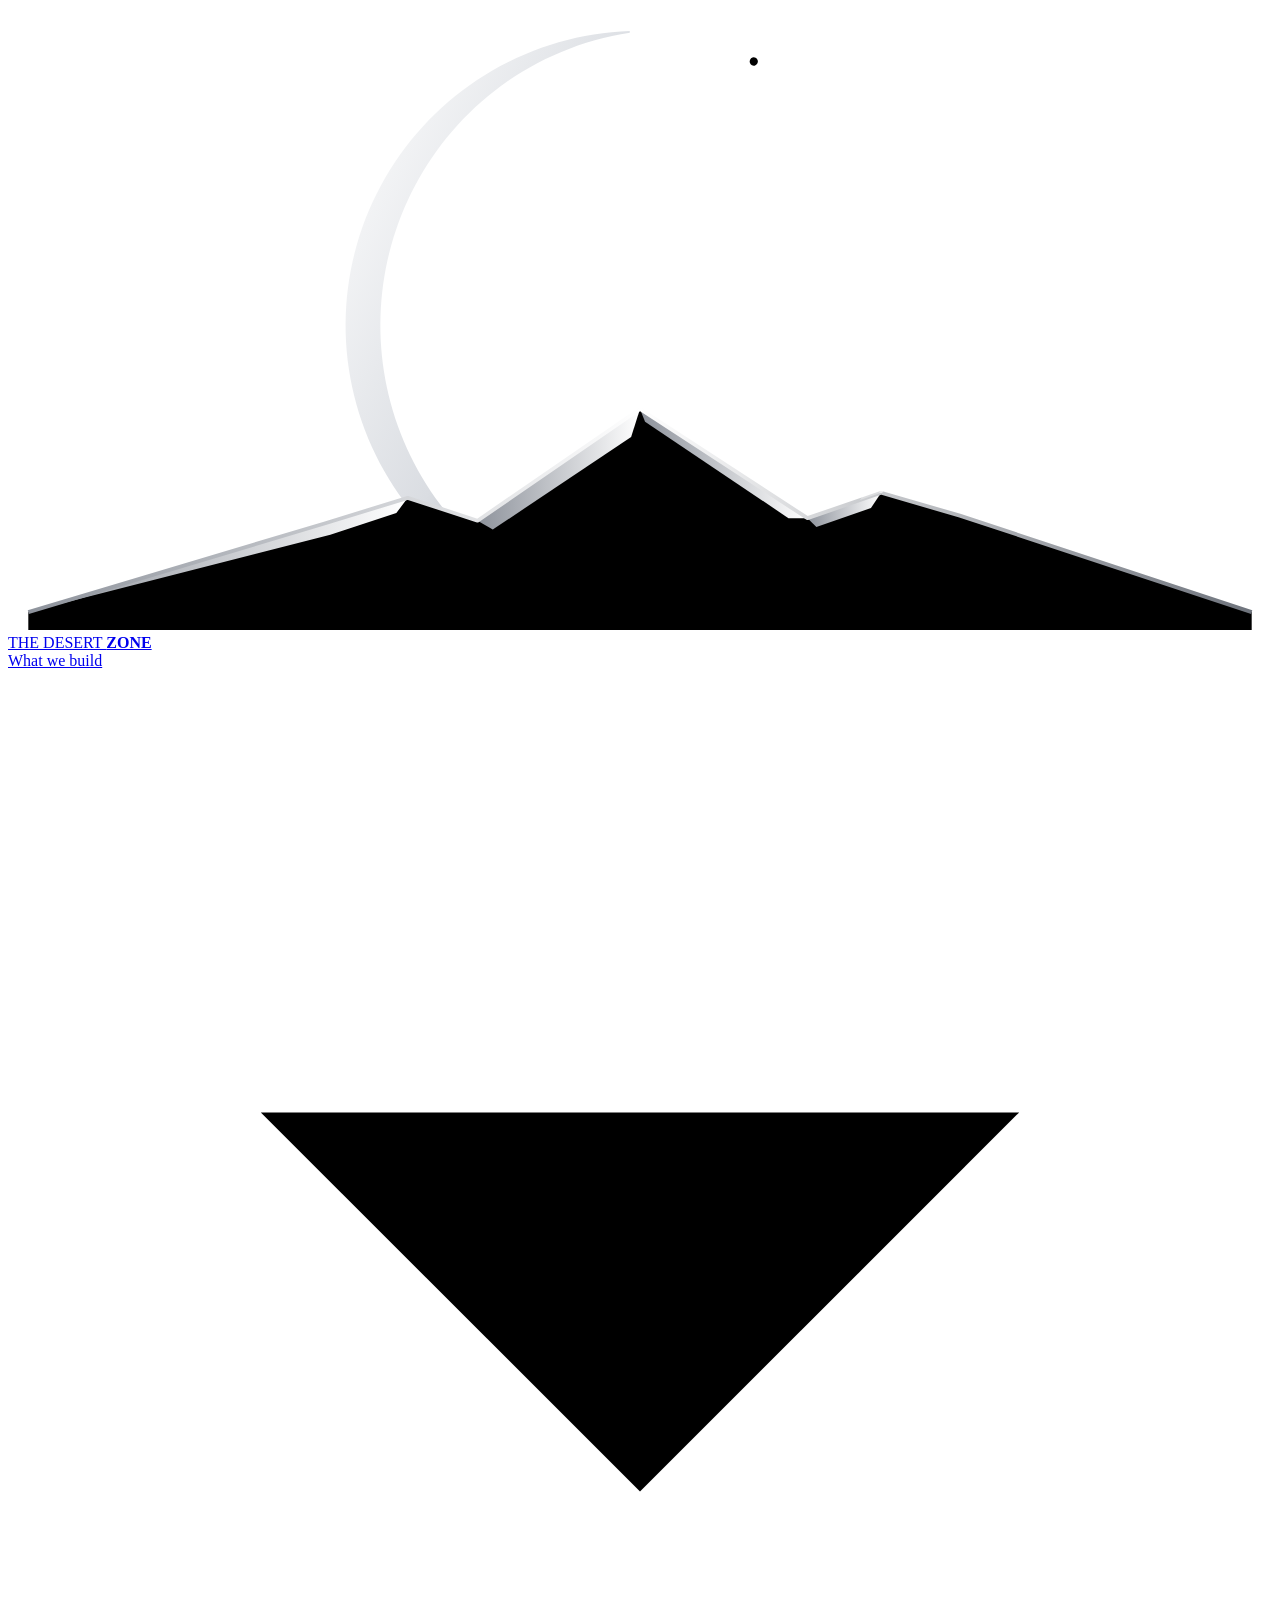
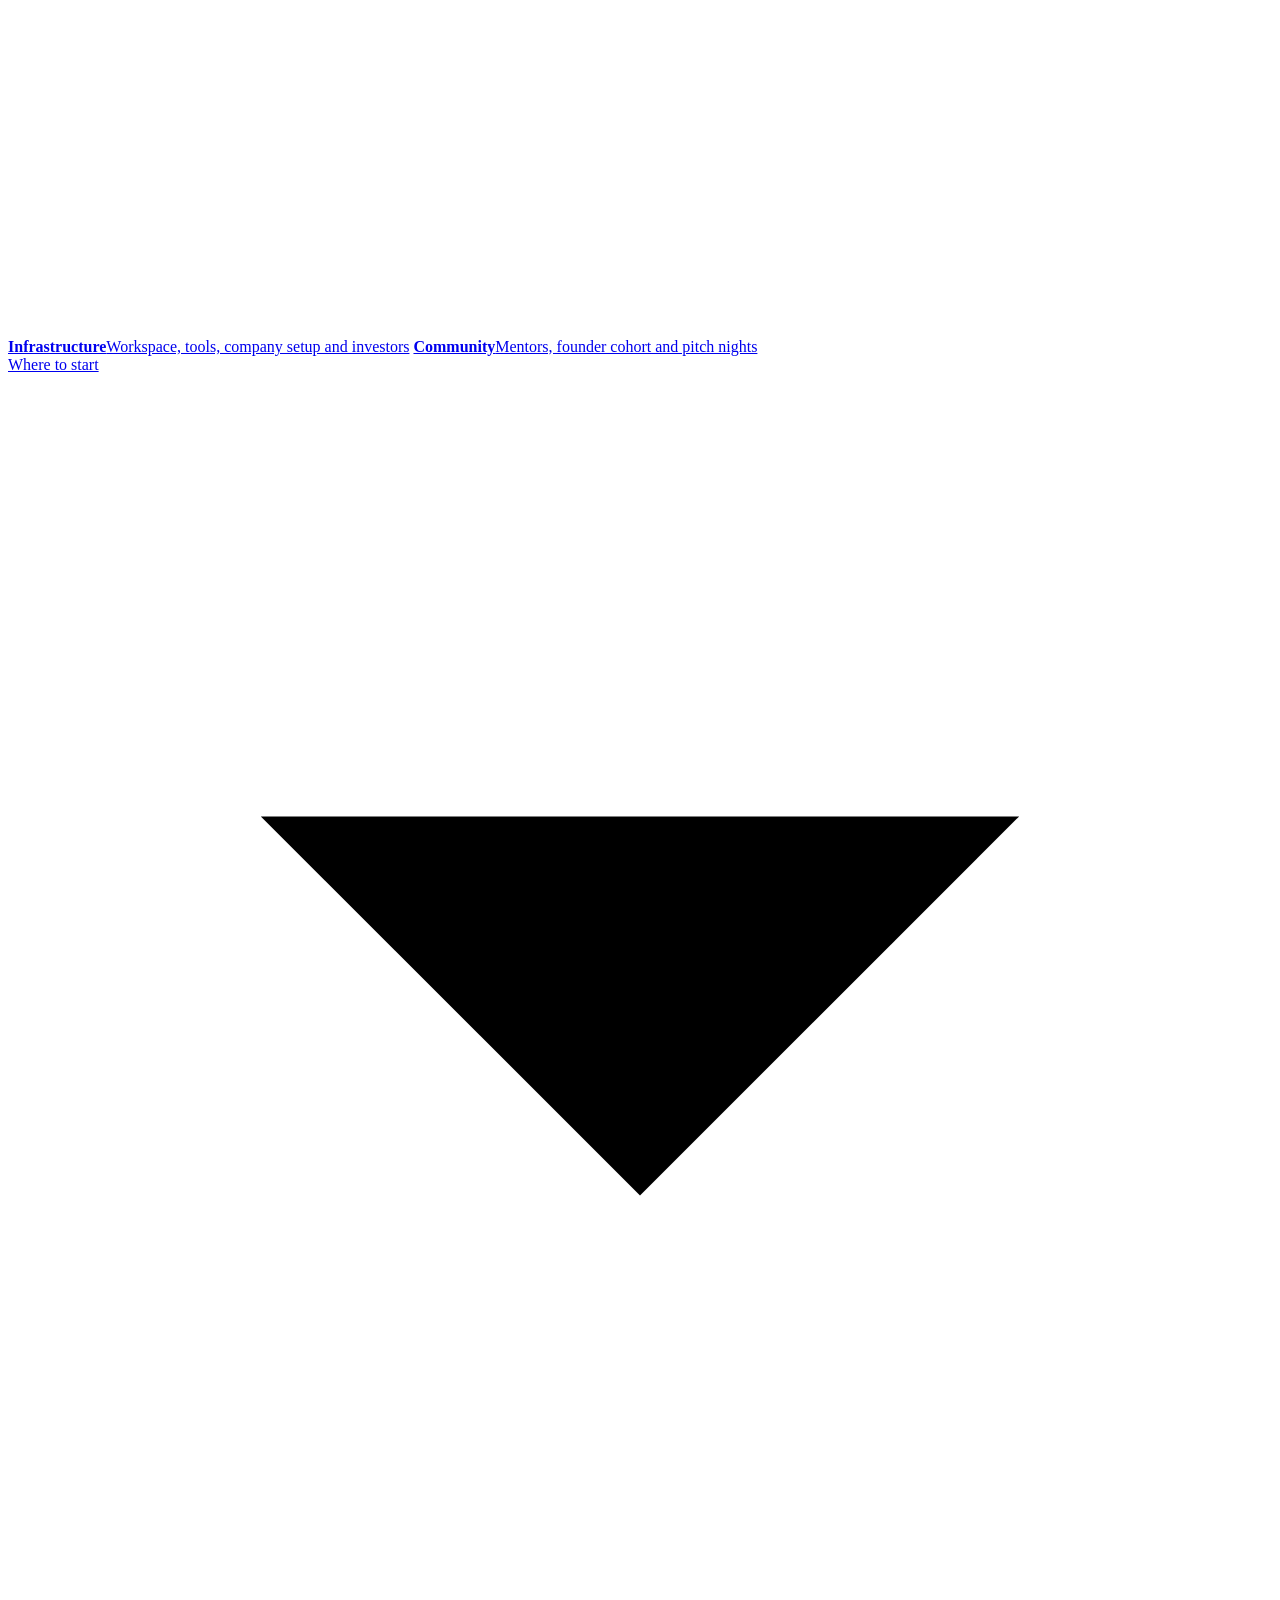
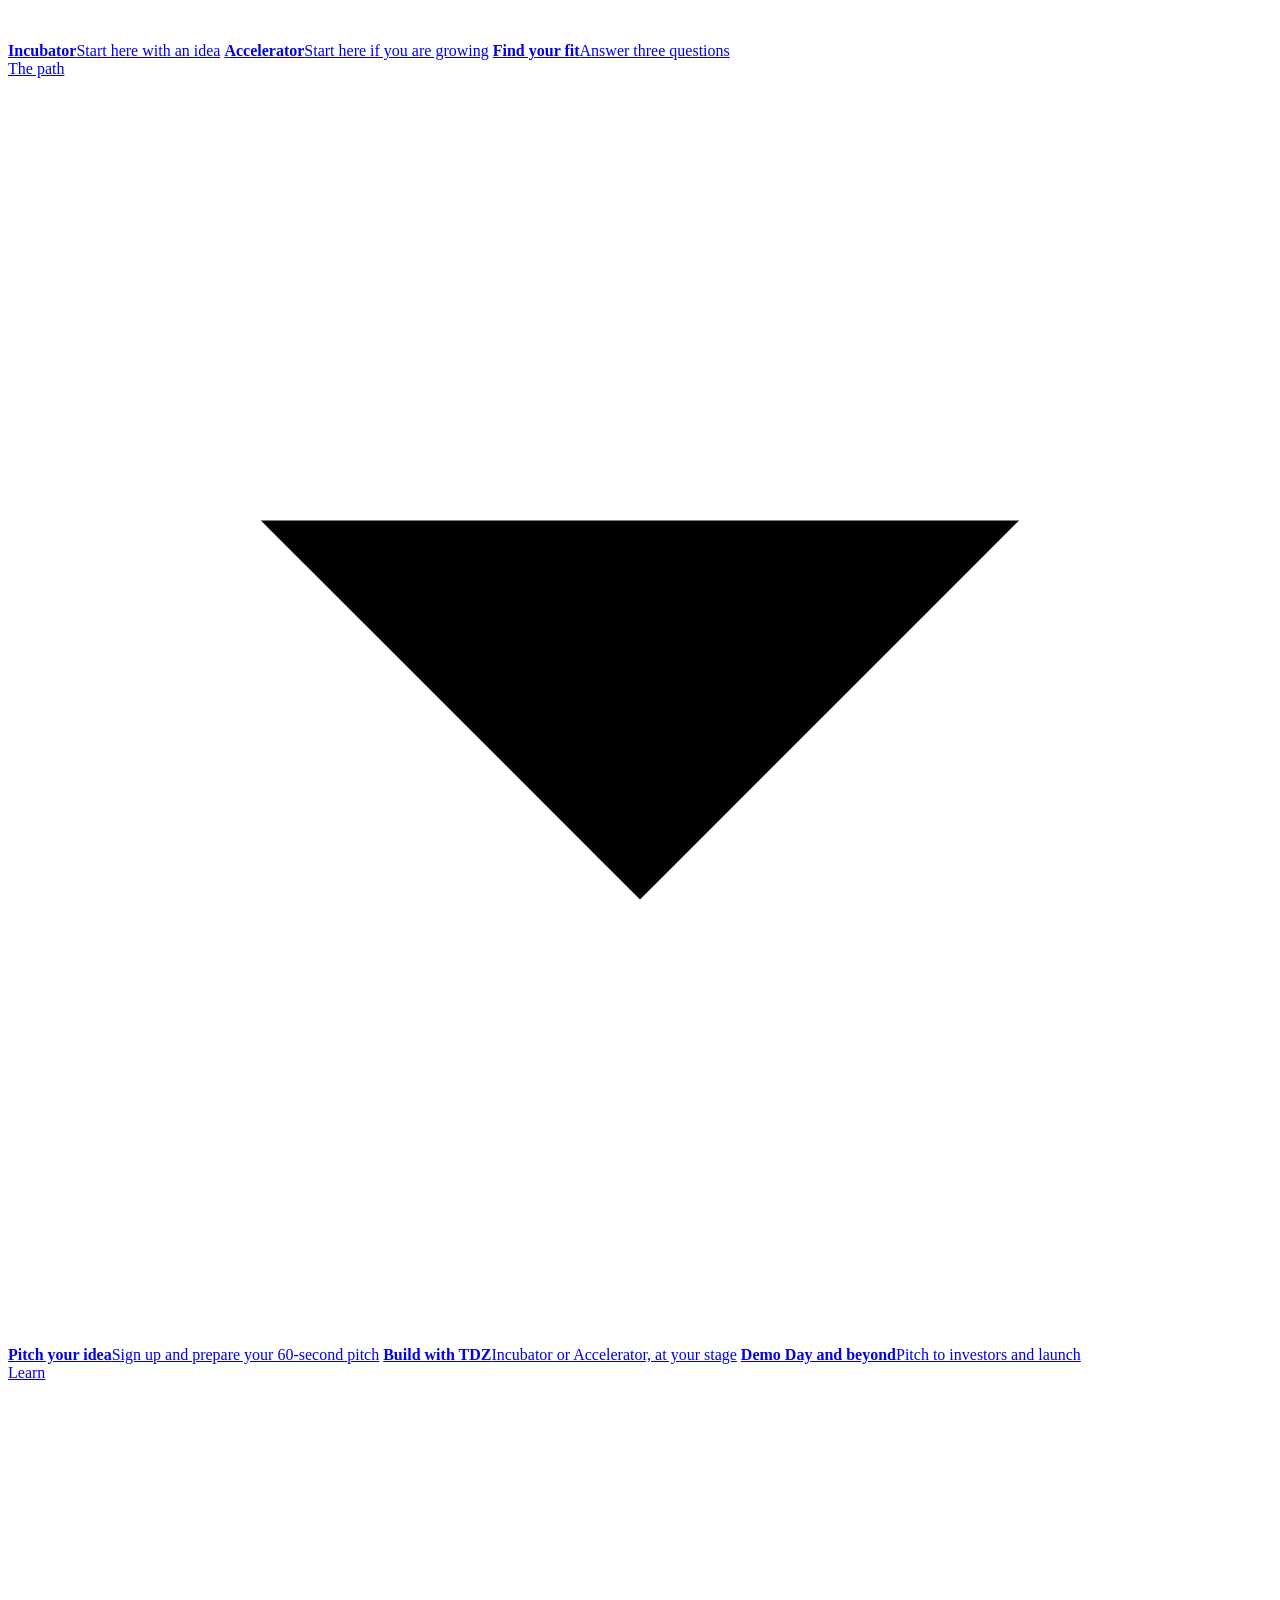
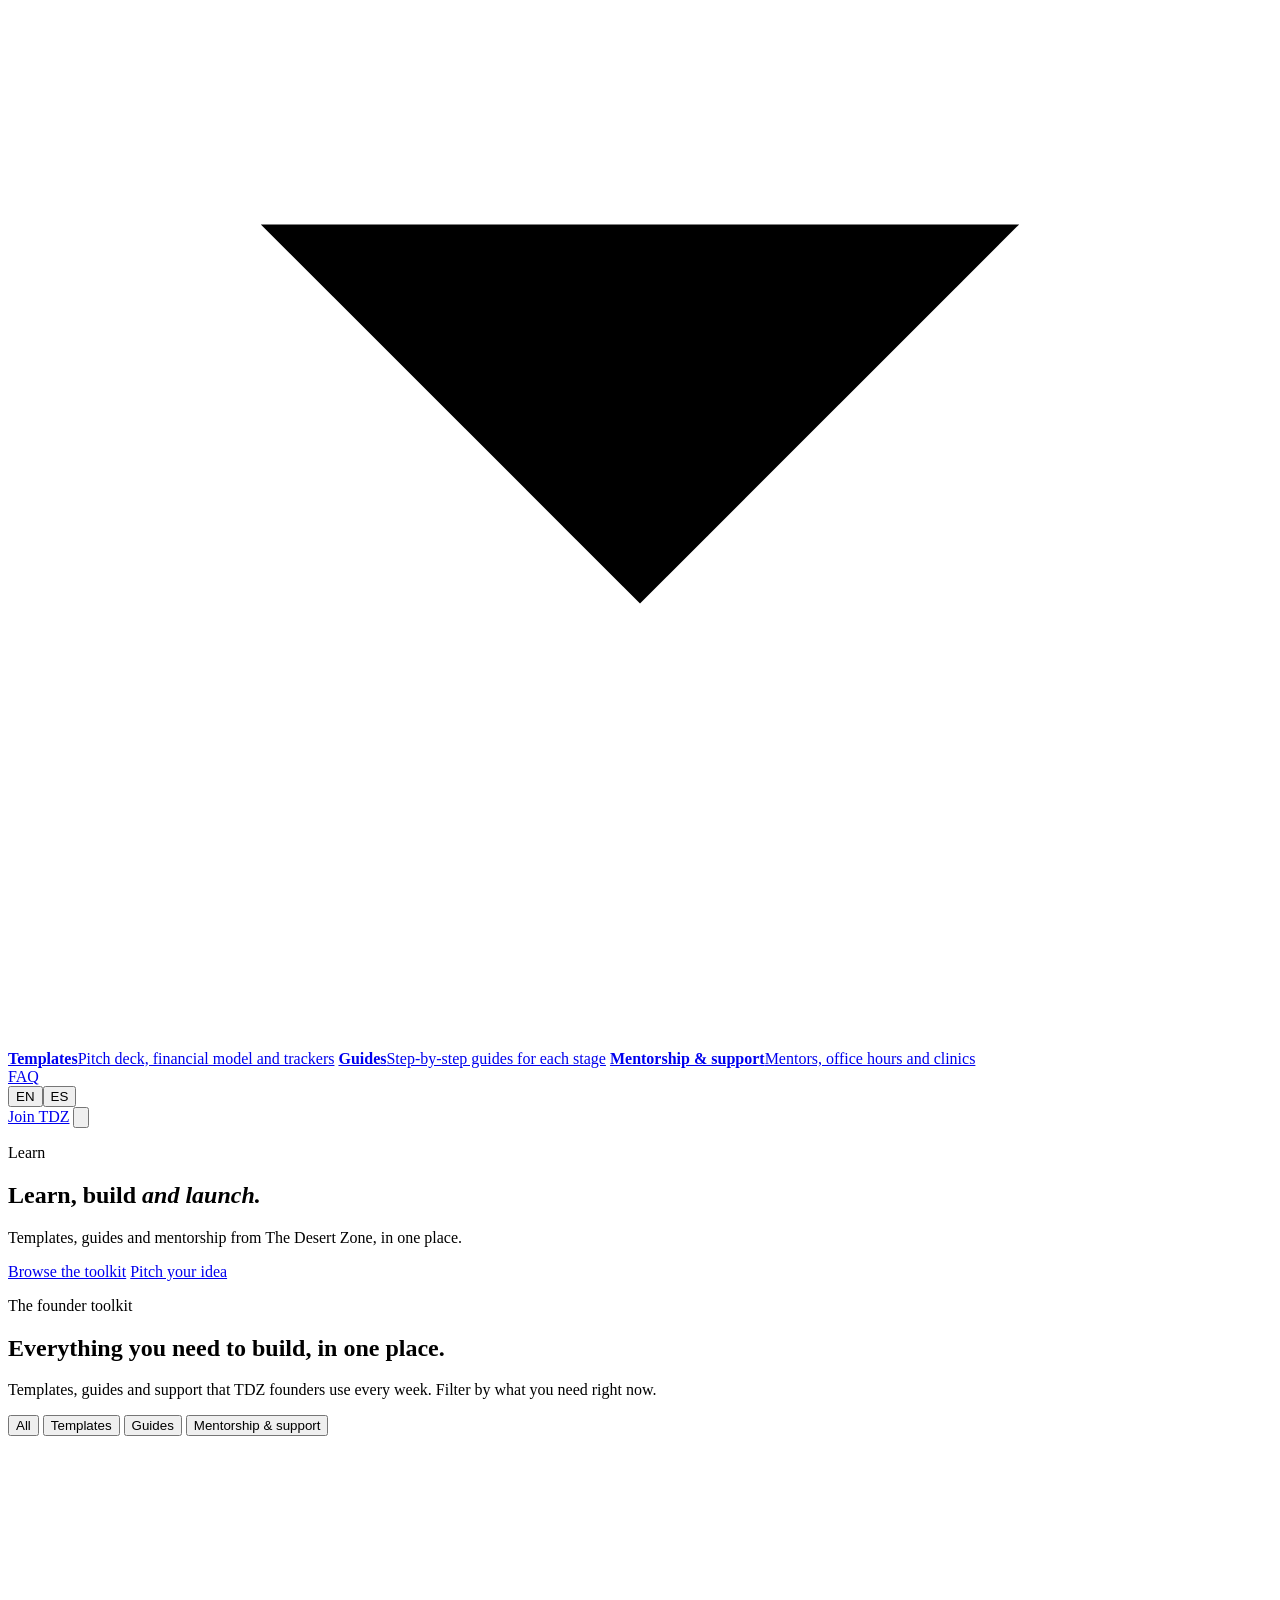
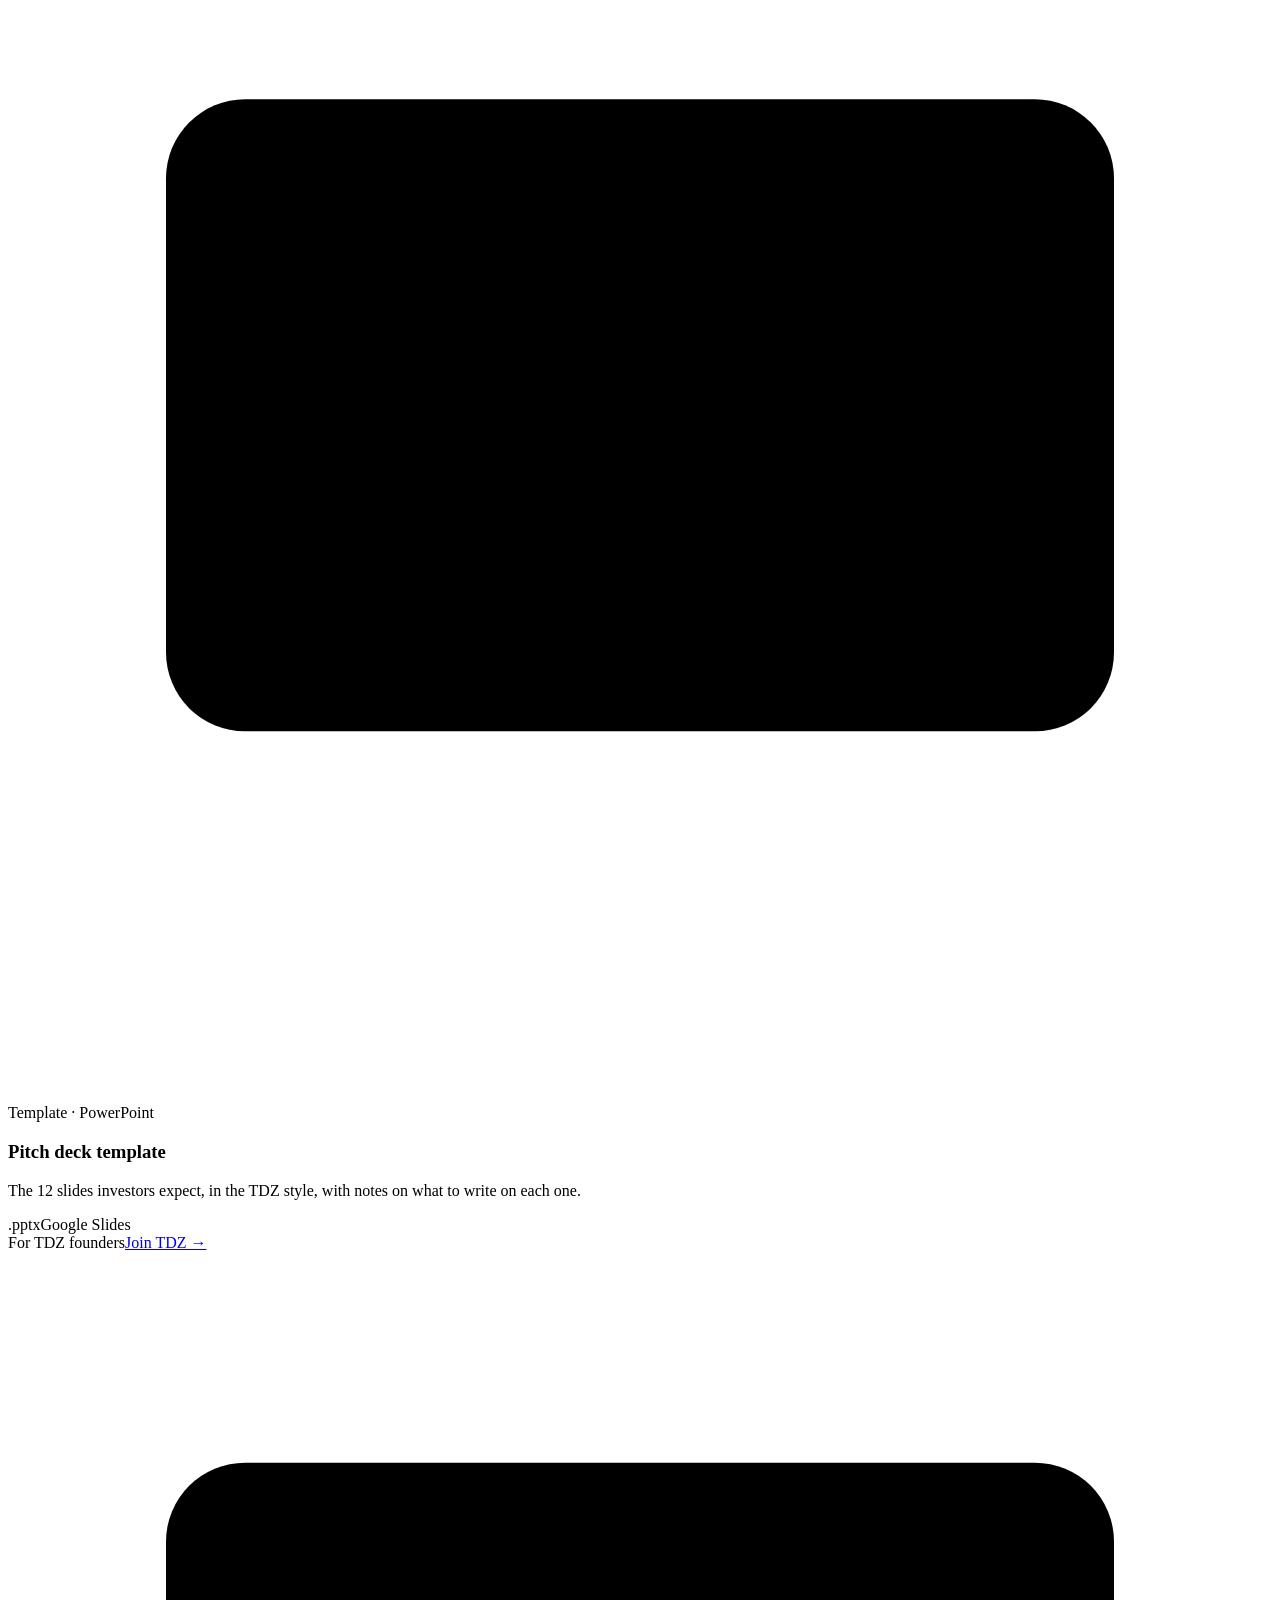
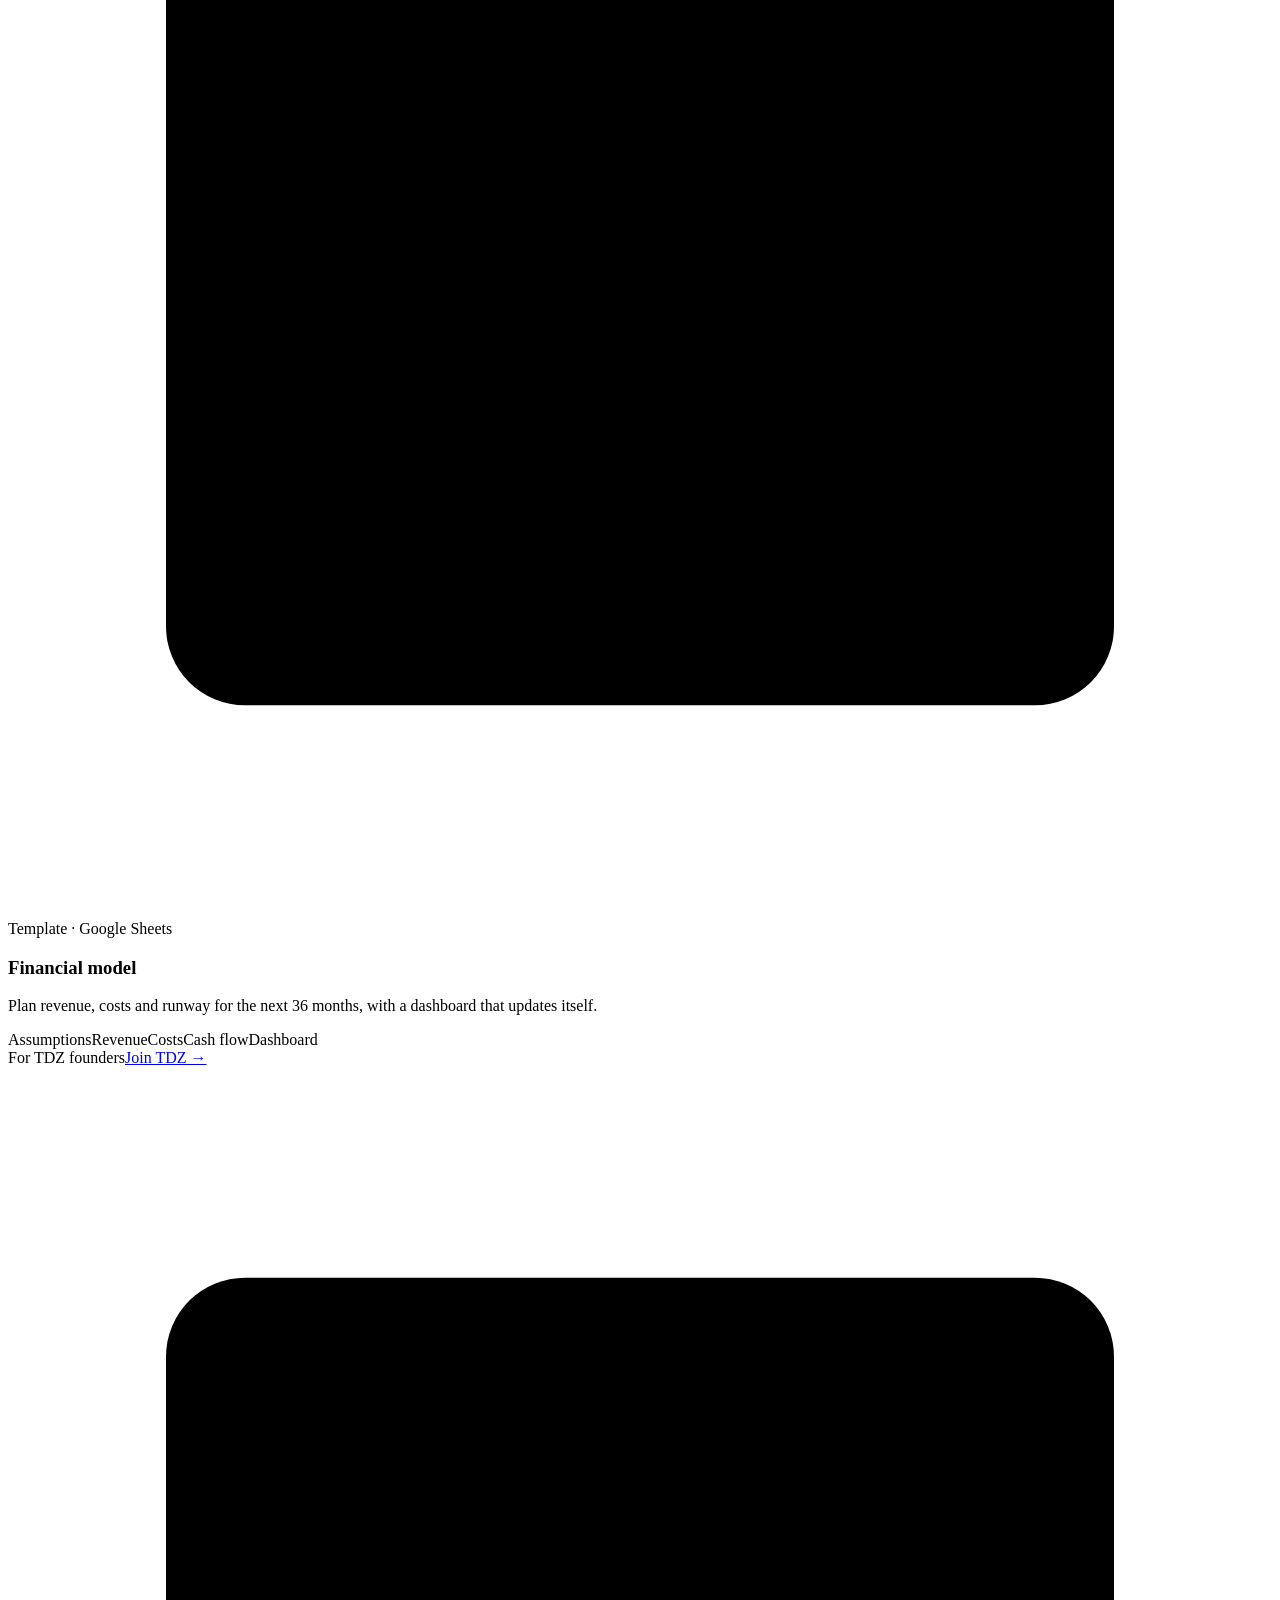
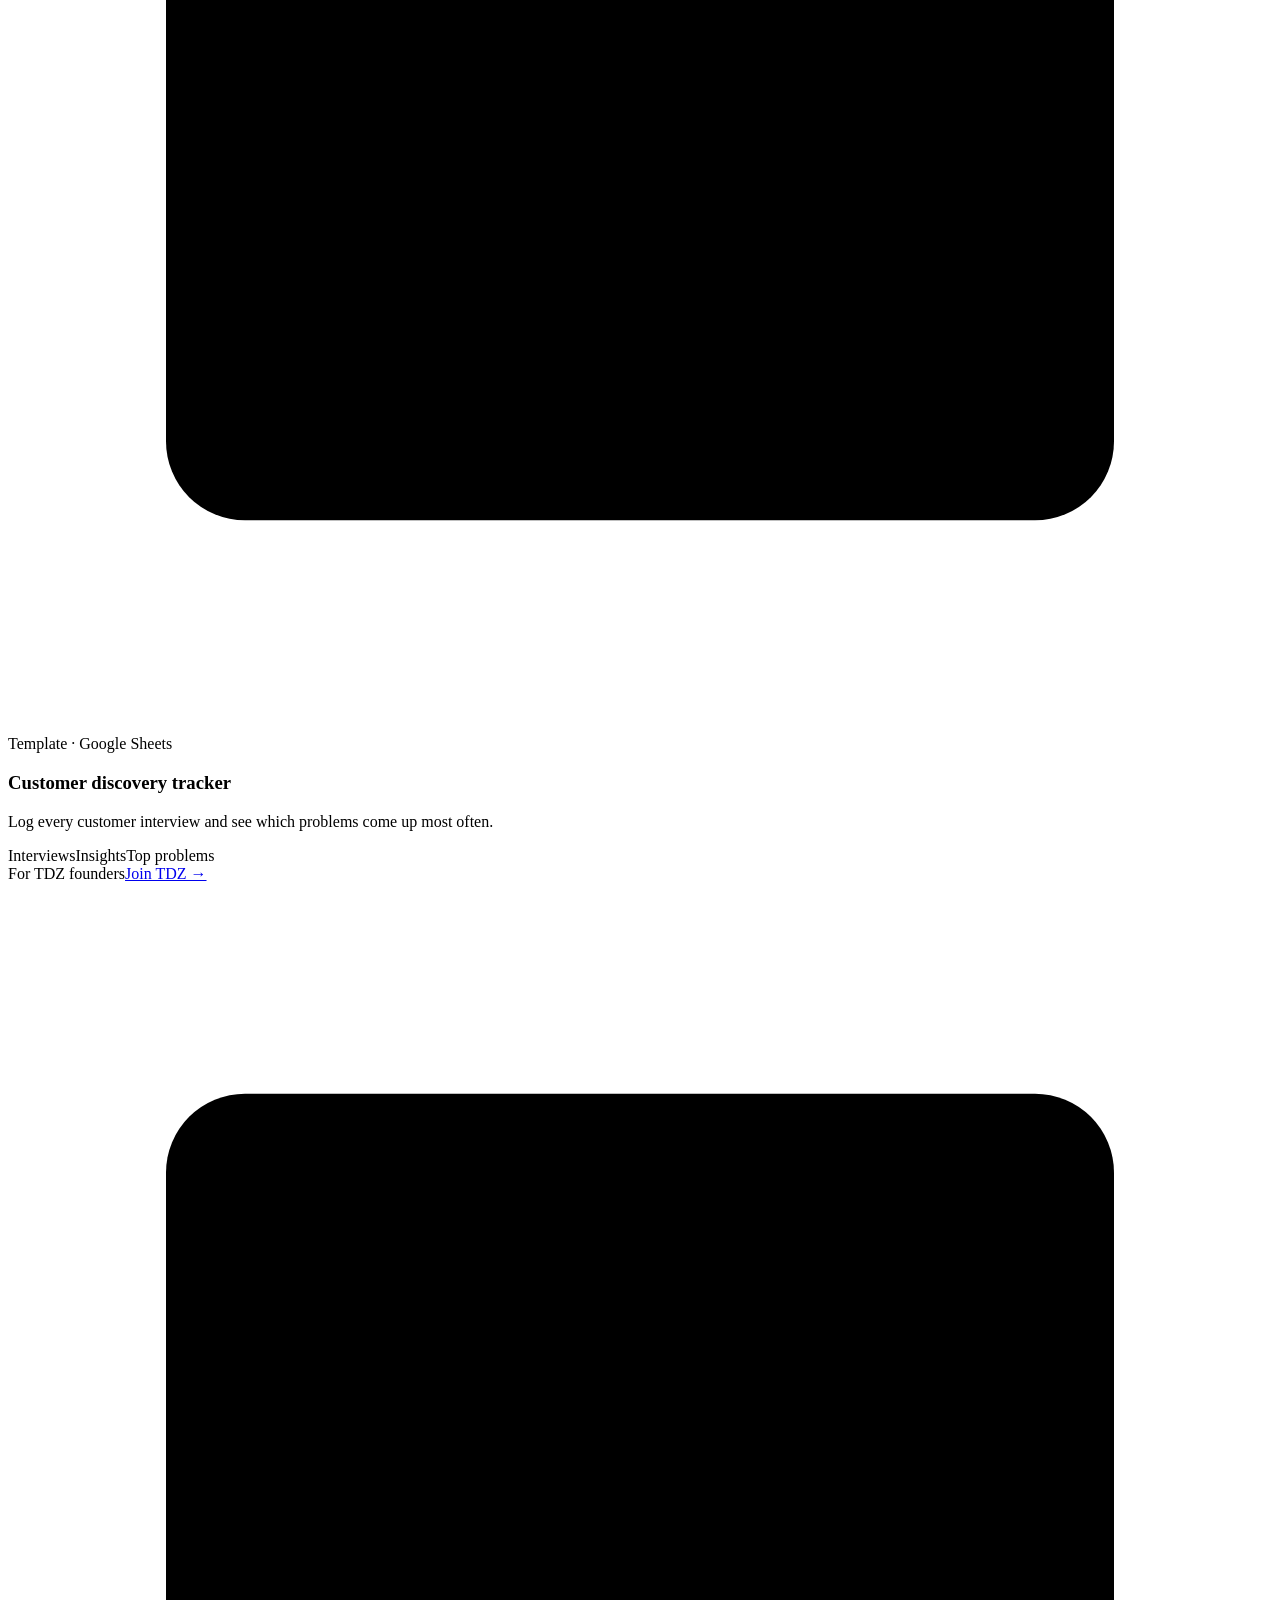
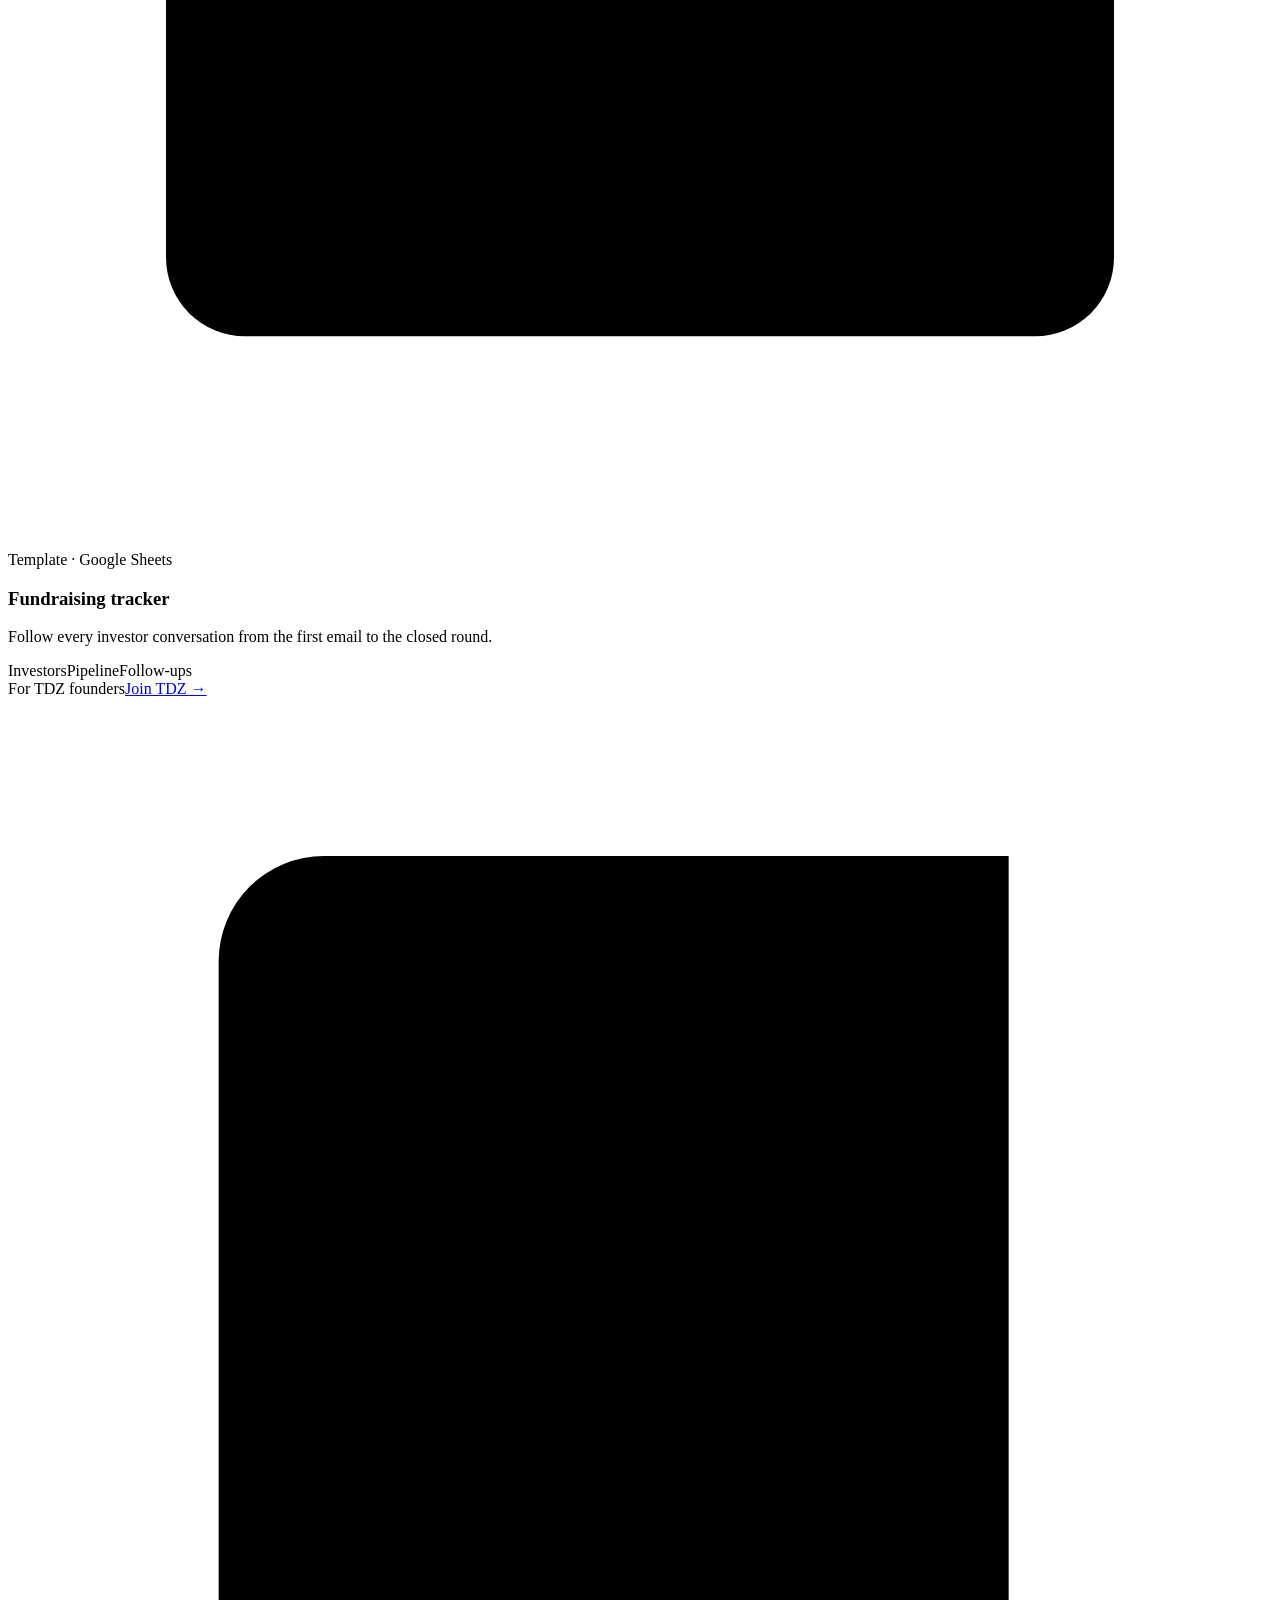
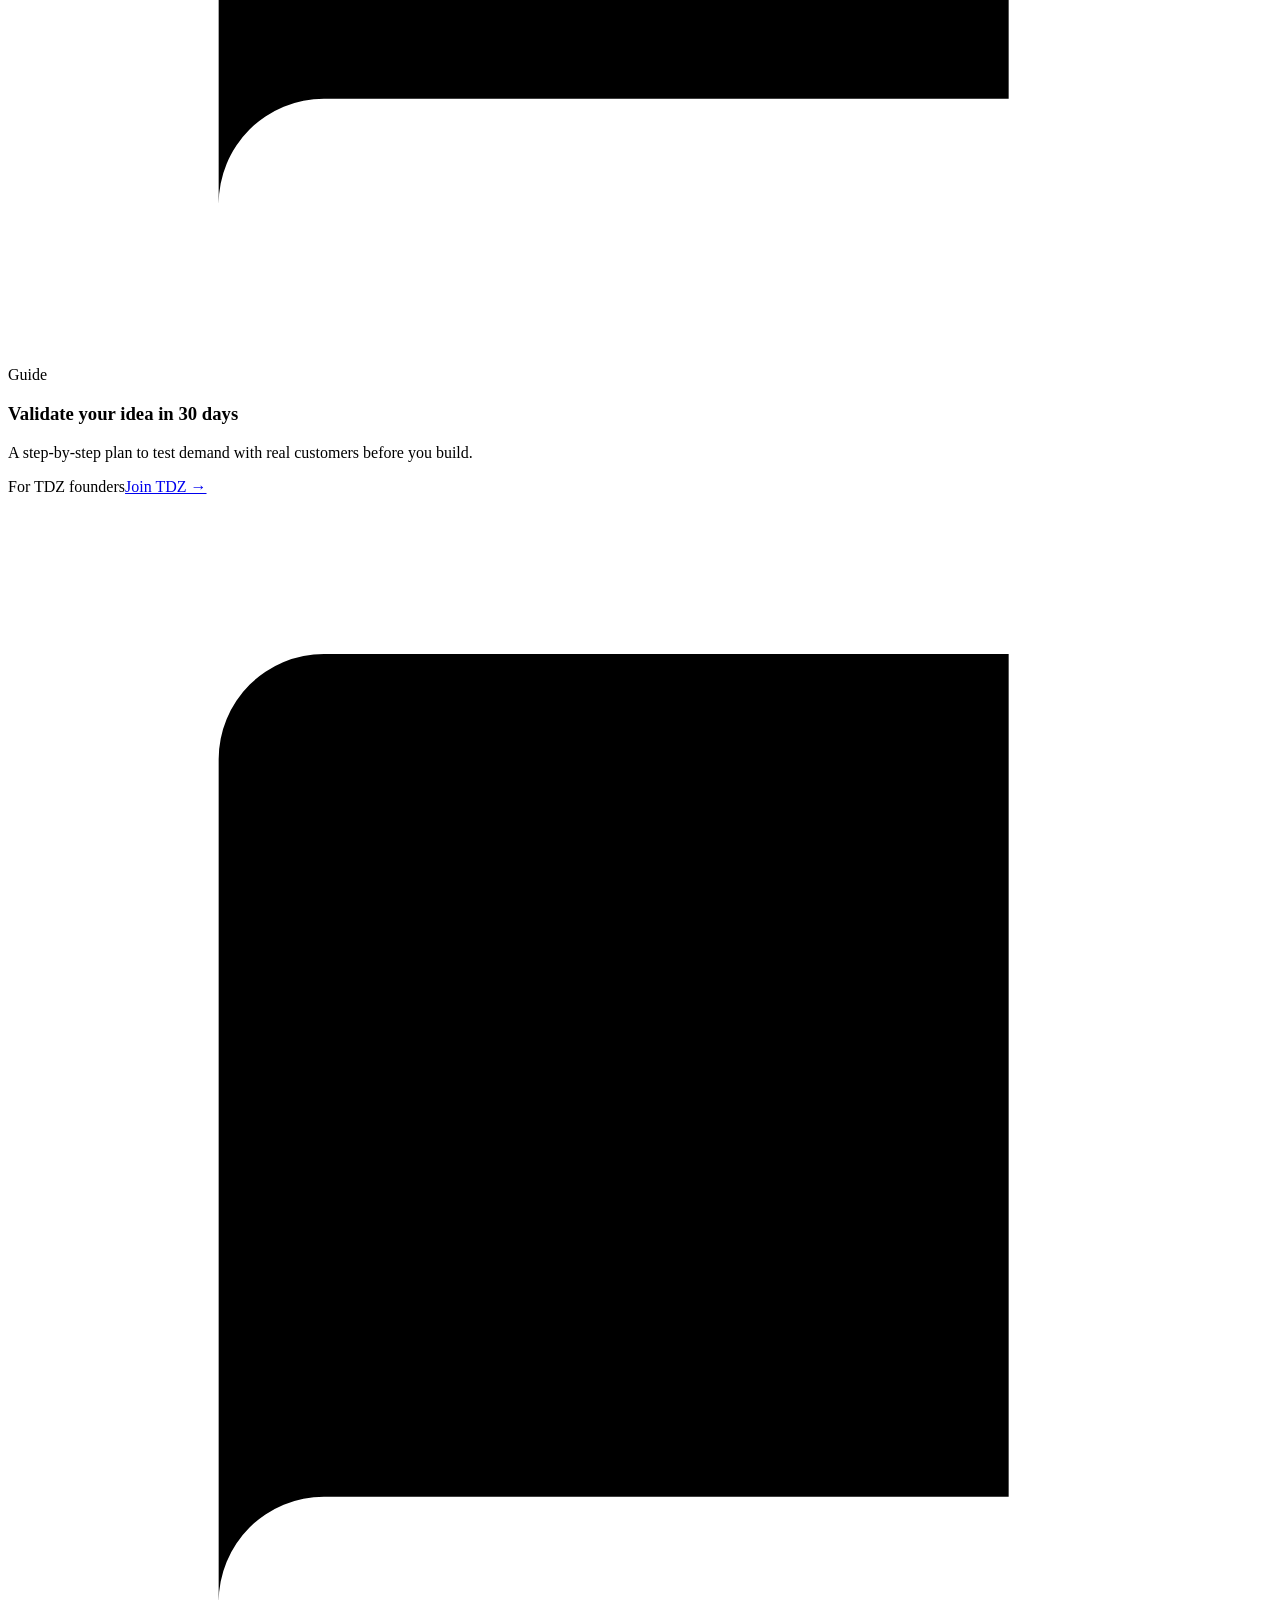
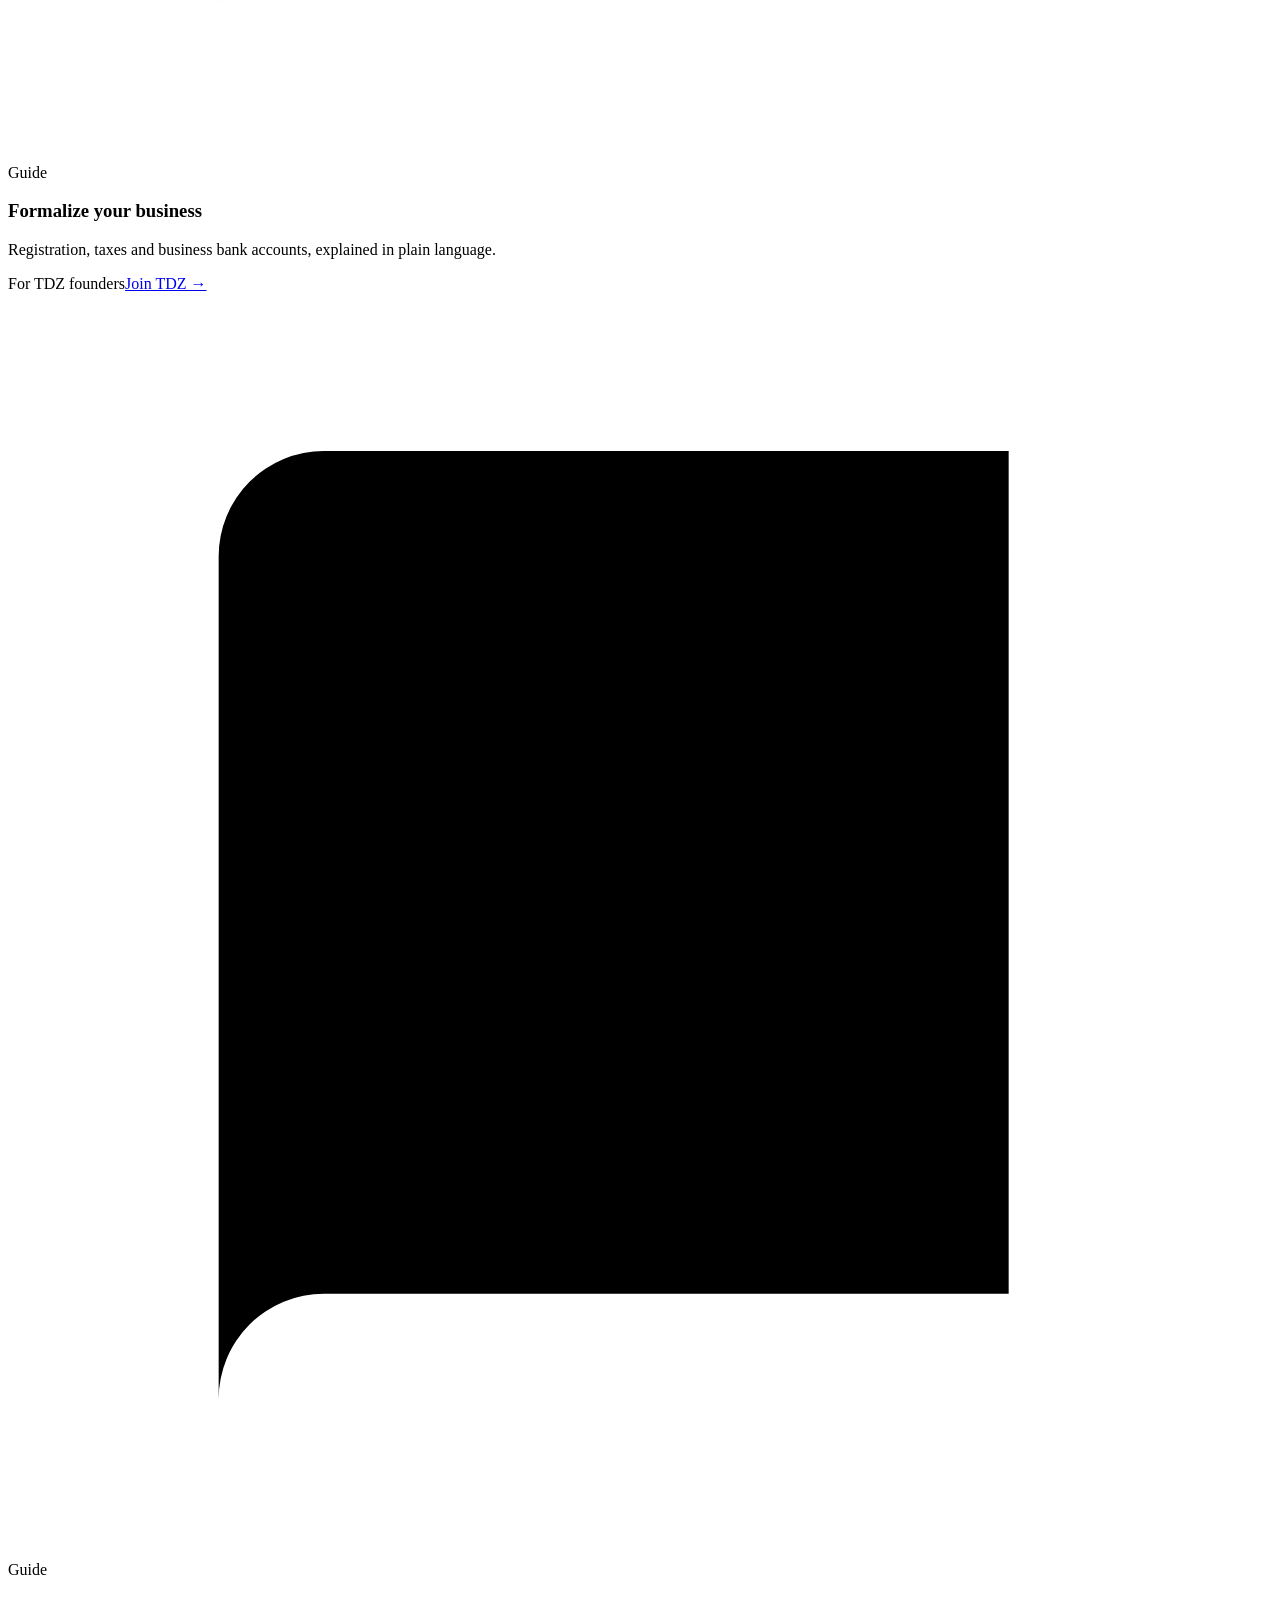
==== learn.html @ 8fffac95 "Add files via upload" ====
<!doctype html>
<html lang="en">
<head>
<meta charset="utf-8">
<meta name="viewport" content="width=device-width, initial-scale=1, viewport-fit=cover">
<title>Learn · The Desert Zone</title>
<meta name="description" content="The TDZ founder toolkit: templates, guides and mentorship from The Desert Zone.">
<meta name="theme-color" content="#000000">
<meta property="og:type" content="website">
<meta property="og:title" content="Learn · The Desert Zone">
<meta property="og:description" content="Templates, guides and mentorship for founders, from The Desert Zone.">
<meta property="og:image" content="assets/img/og-image.png">
<link rel="icon" href="assets/img/favicon.svg" type="image/svg+xml">
<link rel="icon" href="assets/img/favicon-32.png" sizes="32x32" type="image/png">
<link rel="apple-touch-icon" href="assets/img/apple-touch-icon.png">
<link rel="preconnect" href="https://fonts.googleapis.com">
<link rel="preconnect" href="https://fonts.gstatic.com" crossorigin>
<link rel="stylesheet" href="https://fonts.googleapis.com/css2?family=Archivo:wdth,wght@62..125,300..800&family=IBM+Plex+Mono:wght@400;500&family=Michroma&display=swap">
<link rel="stylesheet" href="assets/css/styles.css">
<link rel="stylesheet" href="assets/css/learn.css">
</head>
<body>
<svg width="0" height="0" style="position:absolute" aria-hidden="true"><defs>
  <radialGradient id="moonShade" cx="0.28" cy="0.30" r="0.85">
    <stop offset="0" stop-color="#4A4A4A"/>
    <stop offset="0.38" stop-color="#2A2A2A"/>
    <stop offset="0.62" stop-color="#0E0E0E"/>
    <stop offset="1" stop-color="#050505"/>
  </radialGradient>
  <radialGradient id="crater" cx="0.62" cy="0.62" r="0.7">
    <stop offset="0" stop-color="#121212"/>
    <stop offset="0.75" stop-color="#1E1E1E"/>
    <stop offset="1" stop-color="#4A4A4A"/>
  </radialGradient>
  <linearGradient id="litFade" x1="0" y1="0" x2="1" y2="0.55">
    <stop offset="0" stop-color="#fff"/>
    <stop offset="0.45" stop-color="#fff" stop-opacity=".85"/>
    <stop offset="0.72" stop-color="#fff" stop-opacity="0"/>
  </linearGradient>
  <linearGradient id="rimGrad" x1="0" y1="0" x2="1" y2="1">
    <stop offset="0" stop-color="#FFFFFF"/>
    <stop offset="0.5" stop-color="#D8D8D8"/>
    <stop offset="1" stop-color="#8A8A8A"/>
  </linearGradient>
  <linearGradient id="ridgeL" x1="0" y1="0" x2="1" y2="0">
    <stop offset="0" stop-color="#9A9A9A"/>
    <stop offset="0.6" stop-color="#E6E6E6"/>
    <stop offset="1" stop-color="#FFFFFF"/>
  </linearGradient>
  <linearGradient id="ridgeR" x1="0" y1="0" x2="1" y2="0">
    <stop offset="0" stop-color="#FFFFFF"/>
    <stop offset="0.5" stop-color="#CFCFCF"/>
    <stop offset="1" stop-color="#8E8E8E"/>
  </linearGradient>
  <linearGradient id="silver" x1="0" y1="0" x2="0" y2="1">
    <stop offset="0" stop-color="#E4E4E4"/>
    <stop offset="0.5" stop-color="#B9B9B9"/>
    <stop offset="1" stop-color="#8C8C8C"/>
  </linearGradient>
  <linearGradient id="trailGrad" x1="0" y1="1" x2="1" y2="0">
    <stop offset="0" stop-color="#FFFFFF" stop-opacity=".95"/>
    <stop offset="1" stop-color="#FFFFFF"/>
  </linearGradient>
  <clipPath id="moonClip"><circle cx="790" cy="340" r="238"/></clipPath>
  <clipPath id="aboveRidge"><path d="M0 0 L1536 0 L1536 552 L1210 552 L842 438 L822 424 L330 556 L0 556 Z"/></clipPath>
  <mask id="litMask"><rect x="552" y="102" width="476" height="476" fill="url(#litFade)"/></mask>
  <mask id="crescent">
    <circle cx="790" cy="340" r="238" fill="#fff"/>
    <circle cx="806" cy="349" r="235" fill="#000"/>
  </mask>

<linearGradient id="moonLit" x1="0" y1="0" x2="1" y2="1"><stop offset="0" stop-color="#FFFFFF"/><stop offset=".55" stop-color="#DADDE2"/><stop offset="1" stop-color="#8A8F98"/></linearGradient>
<linearGradient id="trailFade" gradientUnits="userSpaceOnUse" x1="0" y1="562.0" x2="0" y2="121.19999999999999"><stop offset="0" stop-color="#FFFFFF" stop-opacity="0"/><stop offset=".35" stop-color="#FFFFFF" stop-opacity=".55"/><stop offset="1" stop-color="#FFFFFF"/></linearGradient>
<linearGradient id="ridgeL2" x1="0" y1="0" x2="1" y2="0"><stop offset="0" stop-color="#8E939C"/><stop offset="1" stop-color="#FFFFFF"/></linearGradient>
<linearGradient id="ridgeEdge" gradientUnits="userSpaceOnUse" x1="286" y1="0" x2="1250" y2="0"><stop offset="0" stop-color="#8E939C"/><stop offset=".5" stop-color="#FFFFFF"/><stop offset="1" stop-color="#6E737C"/></linearGradient>
<radialGradient id="discShade" cx="0.3" cy="0.35" r="0.8"><stop offset="0" stop-color="#2E3036"/><stop offset=".55" stop-color="#121317"/><stop offset="1" stop-color="#050506"/></radialGradient>
<clipPath id="aboveRidge2"><path d="M0 0 L1536 0 L1536 548 L1250 556 L1250 556 L1020 480 L958 462 L900 482 L768 396 L640 484 L585 466 L520 486 L286 556 L0 556 Z"/></clipPath>
</defs><g id="dz-mark">
<g id="moon" clip-path="url(#aboveRidge2)">
  <path d="M759.90 98.14 L752.80 98.50 L745.72 99.07 L738.65 99.86 L731.62 100.87 L724.62 102.09 L717.65 103.53 L710.74 105.18 L703.88 107.04 L697.08 109.11 L690.34 111.38 L683.68 113.86 L677.10 116.55 L670.61 119.43 L664.20 122.52 L657.89 125.79 L651.69 129.26 L645.59 132.92 L639.61 136.76 L633.75 140.79 L628.02 144.99 L622.42 149.36 L616.95 153.91 L611.63 158.62 L606.45 163.49 L601.43 168.52 L596.56 173.69 L591.85 179.02 L587.31 184.49 L582.93 190.09 L578.73 195.83 L574.71 201.69 L570.87 207.67 L567.22 213.77 L563.75 219.97 L560.48 226.28 L557.40 232.69 L554.51 239.18 L551.83 245.77 L549.35 252.43 L547.08 259.16 L545.01 265.97 L543.16 272.83 L541.51 279.74 L540.08 286.70 L538.86 293.71 L537.85 300.74 L537.06 307.81 L536.49 314.89 L536.14 321.99 L536.00 329.10 L536.08 336.21 L536.38 343.31 L536.90 350.40 L537.63 357.47 L538.58 364.51 L539.75 371.53 L541.13 378.50 L542.72 385.43 L544.52 392.30 L546.54 399.12 L548.76 405.87 L551.18 412.55 L553.82 419.16 L556.65 425.68 L559.68 432.11 L562.90 438.44 L566.32 444.67 L569.93 450.80 L573.72 456.81 L577.70 462.70 L581.85 468.47 L586.18 474.11 L590.68 479.61 L595.35 484.97 L600.18 490.19 L605.16 495.25 L610.30 500.16 L615.59 504.92 L621.02 509.50 L626.59 513.92 L632.29 518.17 L638.12 522.24 L644.07 526.12 L650.13 529.83 L656.31 533.35 L662.59 536.67 L668.98 539.80 L675.45 542.74 L682.01 545.48 L688.65 548.01 L691.95 538.96 L685.87 535.81 L679.91 532.50 L674.06 529.02 L668.35 525.39 L662.76 521.60 L657.31 517.67 L651.99 513.59 L646.80 509.38 L641.76 505.03 L636.86 500.56 L632.11 495.96 L627.51 491.24 L623.05 486.41 L618.75 481.47 L614.60 476.43 L610.60 471.28 L606.76 466.04 L603.08 460.71 L599.56 455.30 L596.19 449.80 L592.99 444.23 L589.95 438.59 L587.07 432.87 L584.36 427.10 L581.81 421.26 L579.42 415.37 L577.20 409.42 L575.14 403.43 L573.25 397.40 L571.52 391.32 L569.96 385.21 L568.57 379.07 L567.34 372.90 L566.28 366.70 L565.38 360.48 L564.65 354.25 L564.09 348.00 L563.69 341.74 L563.46 335.48 L563.40 329.21 L563.51 322.94 L563.78 316.67 L564.21 310.42 L564.82 304.17 L565.59 297.94 L566.53 291.73 L567.63 285.54 L568.90 279.37 L570.34 273.24 L571.94 267.14 L573.71 261.07 L575.64 255.05 L577.74 249.07 L580.01 243.14 L582.44 237.26 L585.03 231.43 L587.79 225.67 L590.71 219.98 L593.79 214.35 L597.03 208.80 L600.43 203.32 L604.00 197.93 L607.72 192.62 L611.60 187.41 L615.63 182.29 L619.82 177.27 L624.16 172.36 L628.66 167.55 L633.30 162.87 L638.09 158.30 L643.03 153.85 L648.10 149.54 L653.32 145.36 L658.68 141.32 L664.16 137.42 L669.78 133.68 L675.53 130.08 L681.40 126.65 L687.40 123.38 L693.50 120.28 L699.72 117.35 L706.05 114.59 L712.48 112.02 L719.01 109.64 L725.63 107.45 L732.35 105.45 L739.14 103.65 L746.01 102.05 L752.95 100.66 L759.95 99.48 Z" fill="url(#moonLit)"/>
</g>


<g id="mountain">
  <path d="M286 556 L520 486 L585 466 L640 484 L768 396 L900 482 L958 462 L1020 480 L1250 556 L1250 640 L286 640 Z" fill="#000000"/>
  <path d="M286 556 L520 486 L585 466 L576 478 L524 495 Z" fill="url(#ridgeL2)"/>
  <path d="M640 484 L768 396 L761 418 L652 491 Z" fill="url(#ridgeL2)"/>
  <path d="M900 482 L958 462 L950 474 L907 489 Z" fill="url(#ridgeL2)"/>
  <path d="M768 396 L900 482 L885 482 L772 406 Z" fill="url(#ridgeL2)"/>
  <path d="M286 556 L520 486 L585 466 L640 484 L768 396 L900 482 L958 462 L1020 480 L1250 556" fill="none" stroke="url(#ridgeEdge)" stroke-width="3" stroke-linejoin="round"/>
</g>


<g id="rocket" clip-path="url(#aboveRidge2)">
  <path d="M847.35 548.01 L852.82 545.94 L858.24 543.73 L863.59 541.39 L868.89 538.91 L874.13 536.30 L879.29 533.56 L884.39 530.69 L889.41 527.69 L894.36 524.57 L899.22 521.32 L904.00 517.96 L908.70 514.47 L913.30 510.86 L917.81 507.14 L922.23 503.31 L926.55 499.37 L930.77 495.32 L934.89 491.16 L938.90 486.90 L942.80 482.54 L946.59 478.09 L950.26 473.54 L953.82 468.90 L957.27 464.17 L960.59 459.36 L963.79 454.46 L966.86 449.49 L969.81 444.44 L972.63 439.31 L975.32 434.12 L977.88 428.86 L980.31 423.54 L982.60 418.16 L984.75 412.72 L986.77 407.23 L988.65 401.69 L990.38 396.11 L991.98 390.48 L993.43 384.82 L994.74 379.12 L995.91 373.38 L996.93 367.63 L997.80 361.84 L998.53 356.04 L999.12 350.22 L999.55 344.39 L999.84 338.55 L999.98 332.70 L999.98 326.85 L999.83 321.00 L999.53 315.16 L999.08 309.33 L998.48 303.51 L997.74 297.71 L996.86 291.93 L995.82 286.17 L994.65 280.45 L993.32 274.75 L991.86 269.09 L990.25 263.46 L988.51 257.88 L986.62 252.34 L984.59 246.86 L982.43 241.43 L980.13 236.05 L977.69 230.73 L975.12 225.48 L972.42 220.29 L969.59 215.17 L966.63 210.13 L963.55 205.16 L960.34 200.27 L957.01 195.46 L953.55 190.74 L949.98 186.11 L946.30 181.56 L942.50 177.12 L938.59 172.77 L934.57 168.52 L930.45 164.37 L926.22 160.33 L921.90 156.39 L917.47 152.57 L912.95 148.86 L908.34 145.26 L903.64 141.78 L898.85 138.42 L893.98 135.18 L889.03 132.07 L884.00 129.08 L880.55 135.06 L885.28 138.20 L889.93 141.45 L894.49 144.81 L898.96 148.27 L903.34 151.84 L907.63 155.51 L911.82 159.28 L915.91 163.14 L919.90 167.10 L923.80 171.15 L927.59 175.29 L931.27 179.52 L934.85 183.82 L938.31 188.21 L941.67 192.68 L944.92 197.22 L948.05 201.83 L951.07 206.52 L953.97 211.27 L956.76 216.08 L959.43 220.96 L961.97 225.89 L964.40 230.89 L966.71 235.93 L968.89 241.02 L970.95 246.17 L972.89 251.35 L974.70 256.58 L976.38 261.85 L977.94 267.15 L979.37 272.48 L980.67 277.85 L981.85 283.24 L982.89 288.66 L983.81 294.10 L984.60 299.56 L985.26 305.03 L985.78 310.52 L986.18 316.02 L986.45 321.52 L986.58 327.03 L986.59 332.54 L986.46 338.05 L986.20 343.56 L985.82 349.06 L985.30 354.54 L984.65 360.02 L983.88 365.48 L982.97 370.92 L981.93 376.34 L980.77 381.74 L979.48 387.10 L978.05 392.44 L976.51 397.75 L974.83 403.02 L973.03 408.25 L971.10 413.44 L969.05 418.58 L966.88 423.68 L964.58 428.73 L962.17 433.72 L959.63 438.66 L956.97 443.54 L954.19 448.36 L951.30 453.12 L948.29 457.81 L945.16 462.43 L941.93 466.98 L938.58 471.45 L935.12 475.84 L931.55 480.16 L927.87 484.39 L924.09 488.53 L920.21 492.59 L916.22 496.55 L912.14 500.43 L907.95 504.20 L903.67 507.88 L899.30 511.46 L894.84 514.93 L890.28 518.30 L885.64 521.56 L880.92 524.70 L876.11 527.74 L871.22 530.66 L866.26 533.46 L861.22 536.14 L856.11 538.71 L850.94 541.14 L845.69 543.45 Z" fill="url(#trailFade)"/>
  <path d="M958.04 463.07 L961.28 458.33 L964.39 453.51 L967.38 448.62 L970.25 443.65 L973.00 438.62 L975.62 433.52 L978.12 428.35 L980.49 423.13 L982.73 417.85 L984.83 412.51 L986.81 407.13 L988.65 401.69 L990.35 396.22 L991.92 390.70 L993.35 385.14 L994.65 379.55 L995.80 373.94 L996.82 368.29 L997.69 362.62 L998.43 356.93 L999.03 351.23 L999.48 345.51 L999.79 339.78 L999.96 334.05 L999.99 328.31 L999.88 322.58 L999.63 316.85 L999.23 311.12 L998.69 305.41 L998.02 299.72 L997.20 294.04 L996.24 288.39 L995.14 282.76 L993.90 277.15 L992.53 271.59 L991.01 266.05 L989.36 260.56 L987.58 255.11 L985.66 249.70 L983.61 244.34 L981.43 239.04 L979.11 233.79 L976.67 228.60 L974.10 223.47 L971.40 218.41 L968.58 213.42 L965.64 208.49 L962.57 203.64 L959.39 198.87 L956.09 194.18 L952.67 189.57 L949.14 185.05 L945.51 180.61 L941.76 176.27 L937.90 172.02 L933.95 167.87 L929.89 163.82 L925.73 159.87 L921.47 156.02 L917.13 152.28 L916.22 153.36 L920.51 157.11 L924.71 160.96 L928.82 164.92 L932.82 168.97 L936.72 173.12 L940.52 177.36 L944.22 181.70 L947.80 186.12 L951.28 190.63 L954.64 195.22 L957.89 199.90 L961.02 204.65 L964.04 209.47 L966.94 214.37 L969.71 219.34 L972.36 224.37 L974.89 229.47 L977.29 234.62 L979.56 239.83 L981.71 245.10 L983.72 250.42 L985.61 255.78 L987.36 261.19 L988.98 266.64 L990.47 272.12 L991.82 277.64 L993.03 283.19 L994.11 288.77 L995.05 294.38 L995.85 300.00 L996.52 305.65 L997.05 311.30 L997.43 316.97 L997.68 322.65 L997.79 328.33 L997.77 334.01 L997.60 339.69 L997.29 345.36 L996.85 351.03 L996.26 356.68 L995.54 362.32 L994.68 367.93 L993.68 373.53 L992.55 379.10 L991.28 384.64 L989.87 390.14 L988.33 395.61 L986.66 401.05 L984.85 406.44 L982.91 411.78 L980.84 417.08 L978.64 422.32 L976.32 427.51 L973.86 432.64 L971.28 437.71 L968.58 442.71 L965.76 447.65 L962.81 452.52 L959.75 457.32 L956.57 462.04 Z" fill="#FFFFFF" opacity=".55"/>
  <g transform="translate(868.84 127.74) rotate(-63.50) scale(1.25)"><path d="M0 -30 C 7 -20, 8 -6, 7 12 L -7 12 C -8 -6, -7 -20, 0 -30 Z" fill="#FFFFFF"/><path d="M-7 4 L -15 18 L -7 14 Z M7 4 L 15 18 L 7 14 Z" fill="#FFFFFF"/><circle cx="0" cy="-10" r="2.6" fill="#000000"/><path d="M-4 13 L 0 24 L 4 13 Z" fill="#FFFFFF" opacity=".7"/></g>
</g>

</g></svg>
<header class="top">
<div class="wrap">
<a aria-label="The Desert Zone, home" class="brand" href="index.html">
<svg aria-hidden="true" viewBox="270 80 996 490"><use href="#dz-mark"></use></svg>
<span>THE DESERT <b>ZONE</b></span>
</a>
<nav aria-label="Sections" class="nav" data-aria="ariaNav">
<div class="nav-item"><a class="nav-link" href="index.html#build"><span data-i="k0">What we build</span><svg viewBox="0 0 10 10" aria-hidden="true"><path d="M2 3.5 5 6.5 8 3.5"/></svg></a><div class="menu">
<a class="mi" href="index.html#infra"><b data-i="m1">Infrastructure</b><span data-i="m2">Workspace, tools, company setup and investors</span></a>
<a class="mi" href="index.html#community"><b data-i="m3">Community</b><span data-i="m4">Mentors, founder cohort and pitch nights</span></a>
</div></div>
<div class="nav-item"><a class="nav-link" href="index.html#start"><span data-i="k1">Where to start</span><svg viewBox="0 0 10 10" aria-hidden="true"><path d="M2 3.5 5 6.5 8 3.5"/></svg></a><div class="menu">
<a class="mi" href="index.html#incubator"><b data-i="m5">Incubator</b><span data-i="m6">Start here with an idea</span></a>
<a class="mi" href="index.html#accelerator"><b data-i="m7">Accelerator</b><span data-i="m8">Start here if you are growing</span></a>
<a class="mi" href="index.html#fit"><b data-i="m9">Find your fit</b><span data-i="m10">Answer three questions</span></a>
</div></div>
<div class="nav-item"><a class="nav-link" href="index.html#path"><span data-i="k2">The path</span><svg viewBox="0 0 10 10" aria-hidden="true"><path d="M2 3.5 5 6.5 8 3.5"/></svg></a><div class="menu">
<a class="mi" href="index.html#join"><b data-i="m11">Pitch your idea</b><span data-i="m12">Sign up and prepare your 60-second pitch</span></a>
<a class="mi" href="index.html#path"><b data-i="m13">Build with TDZ</b><span data-i="m14">Incubator or Accelerator, at your stage</span></a>
<a class="mi" href="index.html#path"><b data-i="m15">Demo Day and beyond</b><span data-i="m16">Pitch to investors and launch</span></a>
</div></div>
<div class="nav-item"><a class="nav-link" href="#top" aria-current="page"><span data-i="klearn">Learn</span><svg viewBox="0 0 10 10" aria-hidden="true"><path d="M2 3.5 5 6.5 8 3.5"/></svg></a><div class="menu">
<a class="mi" href="#templates"><b data-i="m17">Templates</b><span data-i="m18">Pitch deck, financial model and trackers</span></a>
<a class="mi" href="#guides"><b data-i="m19">Guides</b><span data-i="m20">Step-by-step guides for each stage</span></a>
<a class="mi" href="#support"><b data-i="m21">Mentorship & support</b><span data-i="m22">Mentors, office hours and clinics</span></a>
</div></div>
<a class="nav-link" data-i="k3" href="index.html#faq">FAQ</a>
</nav>
<div class="lang" role="group" data-aria="ariaLang" aria-label="Language"><button type="button" data-lang="en" aria-pressed="true">EN</button><button type="button" data-lang="es" aria-pressed="false">ES</button></div>
<a class="btn sm" href="index.html#join" data-i="k4">Join TDZ</a>
<button class="menu-btn" id="menuBtn" type="button" aria-expanded="false" aria-controls="mnav" aria-label="Menu" data-aria="ariaMenu"><svg viewBox="0 0 24 24" aria-hidden="true"><path d="M4 7h16M4 12h16M4 17h16"/></svg></button>
</div>
</header>
<div class="mnav" id="mnav" hidden>
<div class="g"><a href="index.html#build" data-i="k0">What we build</a><div class="sub">
<a href="index.html#infra" data-i="m1">Infrastructure</a>
<a href="index.html#community" data-i="m3">Community</a>
</div></div>
<div class="g"><a href="index.html#start" data-i="k1">Where to start</a><div class="sub">
<a href="index.html#incubator" data-i="m5">Incubator</a>
<a href="index.html#accelerator" data-i="m7">Accelerator</a>
<a href="index.html#fit" data-i="m9">Find your fit</a>
</div></div>
<div class="g"><a href="index.html#path" data-i="k2">The path</a><div class="sub">
<a href="index.html#join" data-i="m11">Pitch your idea</a>
<a href="index.html#path" data-i="m13">Build with TDZ</a>
<a href="index.html#path" data-i="m15">Demo Day and beyond</a>
</div></div>
<div class="g"><a href="#top" data-i="klearn">Learn</a><div class="sub">
<a href="#templates" data-i="m17">Templates</a>
<a href="#guides" data-i="m19">Guides</a>
<a href="#support" data-i="m21">Mentorship & support</a>
</div></div>
<div class="g"><a href="index.html#faq" data-i="k3">FAQ</a></div>
</div>
<main id="top">
  <section class="sw-hero">
    <div class="wrap">
      <p class="status"><i aria-hidden="true"></i><span data-i="ln1">Learn</span></p>
      <h1 data-i="ln2">Learn, build <em>and launch.</em></h1>
      <p class="lede" data-i="ln3">Templates, guides and mentorship from The Desert Zone, in one place.</p>
      <div class="ctas">
        <a class="btn" href="#toolkit" data-i="sw5">Browse the toolkit</a>
        <a class="btn ghost" href="index.html#join" data-i="cl4">Pitch your idea</a>
      </div>
    </div>
  </section>

  

  <section class="band" id="toolkit">
    <div class="wrap">
      <div class="head">
        <p class="label" data-i="tk1">The founder toolkit</p>
        <h2 data-i="tk2">Everything you need to build, in one place.</h2>
        <p data-i="tk3">Templates, guides and support that TDZ founders use every week. Filter by what you need right now.</p>
      </div>
      <div class="filters" role="group" aria-label="Filter the toolkit" data-aria="ariaFilter">
        <button type="button" class="on" data-f="all" aria-pressed="true" data-i="fl1">All</button>
        <button type="button" data-f="templates" aria-pressed="false" data-i="fl3">Templates</button>
        <button type="button" data-f="guides" aria-pressed="false" data-i="fl4">Guides</button>
        <button type="button" data-f="support" aria-pressed="false" data-i="fl5">Mentorship &amp; support</button>
      </div>
      <div class="cards" id="cards">

        

        <article class="card" data-cat="templates">
          <div class="c-top"><span class="ico"><svg viewBox="0 0 24 24"><rect x="3" y="5" width="18" height="12" rx="1.5"/><path d="M8 21h8M12 17v4M7 13l3-3 2 2 4-4"/></svg></span><span class="type" data-i="c2t">Template · PowerPoint</span></div>
          <h3 data-i="c2h">Pitch deck template</h3>
          <p data-i="c2d">The 12 slides investors expect, in the TDZ style, with notes on what to write on each one.</p>
          <div class="chips"><span>.pptx</span><span>Google Slides</span></div>
          <div class="c-foot"><span class="access" data-i="acc">For TDZ founders</span><a class="c-cta" href="index.html#join" data-join-link data-i="join">Join TDZ →</a></div>
        </article>

        <article class="card" data-cat="templates">
          <div class="c-top"><span class="ico"><svg viewBox="0 0 24 24"><rect x="3" y="4" width="18" height="16" rx="1.5"/><path d="M3 9h18M3 14h18M9 4v16M15 4v16"/></svg></span><span class="type" data-i="c3t">Template · Google Sheets</span></div>
          <h3 data-i="c3h">Financial model</h3>
          <p data-i="c3d">Plan revenue, costs and runway for the next 36 months, with a dashboard that updates itself.</p>
          <div class="tabs"><span data-i="c3a">Assumptions</span><span data-i="c3b">Revenue</span><span data-i="c3c">Costs</span><span data-i="c3e">Cash flow</span><span>Dashboard</span></div>
          <div class="c-foot"><span class="access" data-i="acc">For TDZ founders</span><a class="c-cta" href="index.html#join" data-join-link data-i="join">Join TDZ →</a></div>
        </article>

        <article class="card" data-cat="templates">
          <div class="c-top"><span class="ico"><svg viewBox="0 0 24 24"><rect x="3" y="4" width="18" height="16" rx="1.5"/><path d="M3 9h18M3 14h18M9 4v16M15 4v16"/></svg></span><span class="type" data-i="c3t">Template · Google Sheets</span></div>
          <h3 data-i="c4h">Customer discovery tracker</h3>
          <p data-i="c4d">Log every customer interview and see which problems come up most often.</p>
          <div class="tabs"><span data-i="c4a">Interviews</span><span data-i="c4b">Insights</span><span data-i="c4c">Top problems</span></div>
          <div class="c-foot"><span class="access" data-i="acc">For TDZ founders</span><a class="c-cta" href="index.html#join" data-join-link data-i="join">Join TDZ →</a></div>
        </article>

        <article class="card" data-cat="templates">
          <div class="c-top"><span class="ico"><svg viewBox="0 0 24 24"><rect x="3" y="4" width="18" height="16" rx="1.5"/><path d="M3 9h18M3 14h18M9 4v16M15 4v16"/></svg></span><span class="type" data-i="c3t">Template · Google Sheets</span></div>
          <h3 data-i="c5h">Fundraising tracker</h3>
          <p data-i="c5d">Follow every investor conversation from the first email to the closed round.</p>
          <div class="tabs"><span data-i="c5a">Investors</span><span>Pipeline</span><span data-i="c5b">Follow-ups</span></div>
          <div class="c-foot"><span class="access" data-i="acc">For TDZ founders</span><a class="c-cta" href="index.html#join" data-join-link data-i="join">Join TDZ →</a></div>
        </article>

        <article class="card" data-cat="guides">
          <div class="c-top"><span class="ico"><svg viewBox="0 0 24 24"><path d="M4 5a2 2 0 0 1 2-2h13v16H6a2 2 0 0 0-2 2z"/><path d="M4 21V5M8 7h7M8 11h7"/></svg></span><span class="type" data-i="c6t">Guide</span></div>
          <h3 data-i="c6h">Validate your idea in 30 days</h3>
          <p data-i="c6d">A step-by-step plan to test demand with real customers before you build.</p>
          <div class="c-foot"><span class="access" data-i="acc">For TDZ founders</span><a class="c-cta" href="index.html#join" data-join-link data-i="join">Join TDZ →</a></div>
        </article>

        <article class="card" data-cat="guides">
          <div class="c-top"><span class="ico"><svg viewBox="0 0 24 24"><path d="M4 5a2 2 0 0 1 2-2h13v16H6a2 2 0 0 0-2 2z"/><path d="M4 21V5M8 7h7M8 11h7"/></svg></span><span class="type" data-i="c6t">Guide</span></div>
          <h3 data-i="c7h">Formalize your business</h3>
          <p data-i="c7d">Registration, taxes and business bank accounts, explained in plain language.</p>
          <div class="c-foot"><span class="access" data-i="acc">For TDZ founders</span><a class="c-cta" href="index.html#join" data-join-link data-i="join">Join TDZ →</a></div>
        </article>

        <article class="card" data-cat="guides">
          <div class="c-top"><span class="ico"><svg viewBox="0 0 24 24"><path d="M4 5a2 2 0 0 1 2-2h13v16H6a2 2 0 0 0-2 2z"/><path d="M4 21V5M8 7h7M8 11h7"/></svg></span><span class="type" data-i="c6t">Guide</span></div>
          <h3 data-i="c8h">The 60-second pitch</h3>
          <p data-i="c8d">How to explain your startup clearly, with a template you can practice out loud.</p>
          <div class="c-foot"><span class="access" data-i="acc">For TDZ founders</span><a class="c-cta" href="index.html#join" data-join-link data-i="join">Join TDZ →</a></div>
        </article>

        <article class="card" data-cat="support">
          <div class="c-top"><span class="ico"><svg viewBox="0 0 24 24"><circle cx="9" cy="8" r="3.2"/><circle cx="17" cy="9.5" r="2.4"/><path d="M3.5 19c.8-3.2 3-5 5.5-5s4.7 1.8 5.5 5M14.5 15.2c.8-.5 1.6-.7 2.5-.7 2 0 3.5 1.4 4 4.5"/></svg></span><span class="type" data-i="c9t">Mentorship</span></div>
          <h3 data-i="c9h">1:1 mentorship</h3>
          <p data-i="c9d">Regular sessions with founders and operators matched to your market.</p>
          <div class="c-foot"><span class="access" data-i="acc">For TDZ founders</span><a class="c-cta" href="index.html#join" data-join-link data-i="join">Join TDZ →</a></div>
        </article>

        <article class="card" data-cat="support">
          <div class="c-top"><span class="ico"><svg viewBox="0 0 24 24"><rect x="3" y="5" width="18" height="16" rx="1.5"/><path d="M3 10h18M8 3v4M16 3v4"/></svg></span><span class="type" data-i="c10t">Support</span></div>
          <h3 data-i="c10h">Office hours</h3>
          <p data-i="c10d">Weekly drop-in time with the TDZ team for quick questions and unblocking.</p>
          <div class="c-foot"><span class="access" data-i="acc">For TDZ founders</span><a class="c-cta" href="index.html#join" data-join-link data-i="join">Join TDZ →</a></div>
        </article>

        <article class="card" data-cat="support">
          <div class="c-top"><span class="ico"><svg viewBox="0 0 24 24"><path d="M12 3a3 3 0 0 1 3 3v5a3 3 0 0 1-6 0V6a3 3 0 0 1 3-3z"/><path d="M5.5 11a6.5 6.5 0 0 0 13 0M12 17.5V21"/></svg></span><span class="type" data-i="c11t">Community</span></div>
          <h3 data-i="c11h">Pitch nights</h3>
          <p data-i="c11d">Practice your pitch live in front of founders and mentors and get honest feedback.</p>
          <div class="c-foot"><span class="access" data-i="acc">For TDZ founders</span><a class="c-cta" href="index.html#join" data-join-link data-i="join">Join TDZ →</a></div>
        </article>

        <article class="card" data-cat="support">
          <div class="c-top"><span class="ico"><svg viewBox="0 0 24 24"><path d="M12 3v18M5 7h14M5 7l-2.5 6a3 3 0 0 0 5 0zM19 7l-2.5 6a3 3 0 0 0 5 0zM8 21h8"/></svg></span><span class="type" data-i="c10t">Support</span></div>
          <h3 data-i="c12h">Legal and finance clinic</h3>
          <p data-i="c12d">Guidance on incorporation, contracts and setting up your first accounts.</p>
          <div class="c-foot"><span class="access" data-i="acc">For TDZ founders</span><a class="c-cta" href="index.html#join" data-join-link data-i="join">Join TDZ →</a></div>
        </article>
      </div>
    </div>
  </section>

  <section class="band launch">
    <div class="wrap">
      <div>
        <p class="label" data-i="cl1">Get the full toolkit</p>
        <h2 data-i="cl2">Build with TDZ tools from day one.</h2>
        <p data-i="cl3">Every template, guide and mentor session is included for founders in the Incubator and the Accelerator.</p>
      </div>
      <a class="btn" href="index.html#join" data-join-link data-i="cl4">Pitch your idea</a>
    </div>
  </section>
</main>

<footer class="foot">
<div class="wrap foot-main">
  <div class="foot-brand">
    <a class="brand" href="index.html" aria-label="The Desert Zone, home" data-aria="ariaHome"><svg aria-hidden="true" viewBox="270 80 996 490"><use href="#dz-mark"></use></svg><span>THE DESERT <b>ZONE</b></span></a>
    <p data-i="f1">Infrastructure and community for founders with great ideas.</p>
    <div class="news" id="news">
      <p class="news-title" data-i="f2">Newsletter: founder stories, events and open calls from The Desert ZONE.</p>
      <div class="news-row">
        <a class="btn sm" id="newsSub" href="https://noticias.youngdesert.com/en/subscribe" target="_blank" rel="noopener" data-i="f3">Subscribe</a>
        <a class="news-read" id="newsRead" href="https://noticias.youngdesert.com/en" target="_blank" rel="noopener" data-i="f22">Read past issues ↗</a>
      </div>
    </div>
  </div>
  <nav class="foot-cols" aria-label="Footer" data-aria="ariaFooter">
    <div>
      <p class="label" data-i="f4">Explore</p>
      <ul>
        <li><a href="index.html#build" data-i="f5">What we build</a></li>
        <li><a href="index.html#start" data-i="f6">Where to start</a></li>
        <li><a href="index.html#path" data-i="f7">The path</a></li>
        <li><a href="index.html#fit" data-i="f8">Find your fit</a></li>
        <li><a href="index.html#faq" data-i="f9">FAQ</a></li>
        <li><a href="index.html#join" data-i="f10">Join TDZ</a></li>
      </ul>
    </div>
    <div>
      <p class="label" data-i="f11">Resources</p>
      <ul>
        <li><a href="https://noticias.youngdesert.com/en" target="_blank" rel="noopener" data-news="home" data-i="f12">Newsletter ↗</a></li>
        <li><span class="soon-item"><span data-i="f13">Software</span> <em class="soon" data-i="f17">Soon</em></span><small data-i="f14">Tools we build for founders</small></li>
        <li><a href="#top" data-i="f15">Learn</a><small data-i="f16">Guides, workshops and courses</small></li>
        <li><span class="soon-item"><span>Store</span> <em class="soon" data-i="f19">Soon</em></span><small data-i="f20">TDZ gear and merch</small></li>
      </ul>
    </div>
    <div>
      <p class="label" data-i="f21">Follow us</p>
      <ul>
        <li><a href="https://www.instagram.com/thedesertzone" target="_blank" rel="noopener">Instagram ↗</a></li>
        <li><a href="https://www.facebook.com/thedesertzone" target="_blank" rel="noopener">Facebook ↗</a></li>
        <li><a href="https://www.linkedin.com/company/thedesertzone" target="_blank" rel="noopener">LinkedIn ↗</a></li>
        <li><a href="https://wa.me/10000000000" target="_blank" rel="noopener" data-wa>WhatsApp ↗</a></li>
      </ul>
    </div>
  </nav>
</div>
<div class="wrap foot-base">
  <span data-i="k116">Startup incubator &amp; accelerator · © 2026</span>
  <span class="mail">hello@thedesertzone.com</span>
</div>
</footer>
<a class="wa-float" id="waFloat" href="https://wa.me/10000000000" target="_blank" rel="noopener" aria-label="Chat with us on WhatsApp" data-aria="ariaWa">
  <svg viewBox="0 0 24 24" aria-hidden="true"><path d="M5 4h14a2 2 0 0 1 2 2v9a2 2 0 0 1-2 2h-8l-5 4v-4H5a2 2 0 0 1-2-2V6a2 2 0 0 1 2-2z" fill="currentColor"/><circle cx="8.2" cy="11" r="1.2" fill="var(--wa-ink)"/><circle cx="12" cy="11" r="1.2" fill="var(--wa-ink)"/><circle cx="15.8" cy="11" r="1.2" fill="var(--wa-ink)"/></svg>
  <span data-i="w1">Chat with us</span>
</a>
<script src="assets/js/config.js"></script>
<script src="assets/js/learn.js"></script>
</body>
</html>
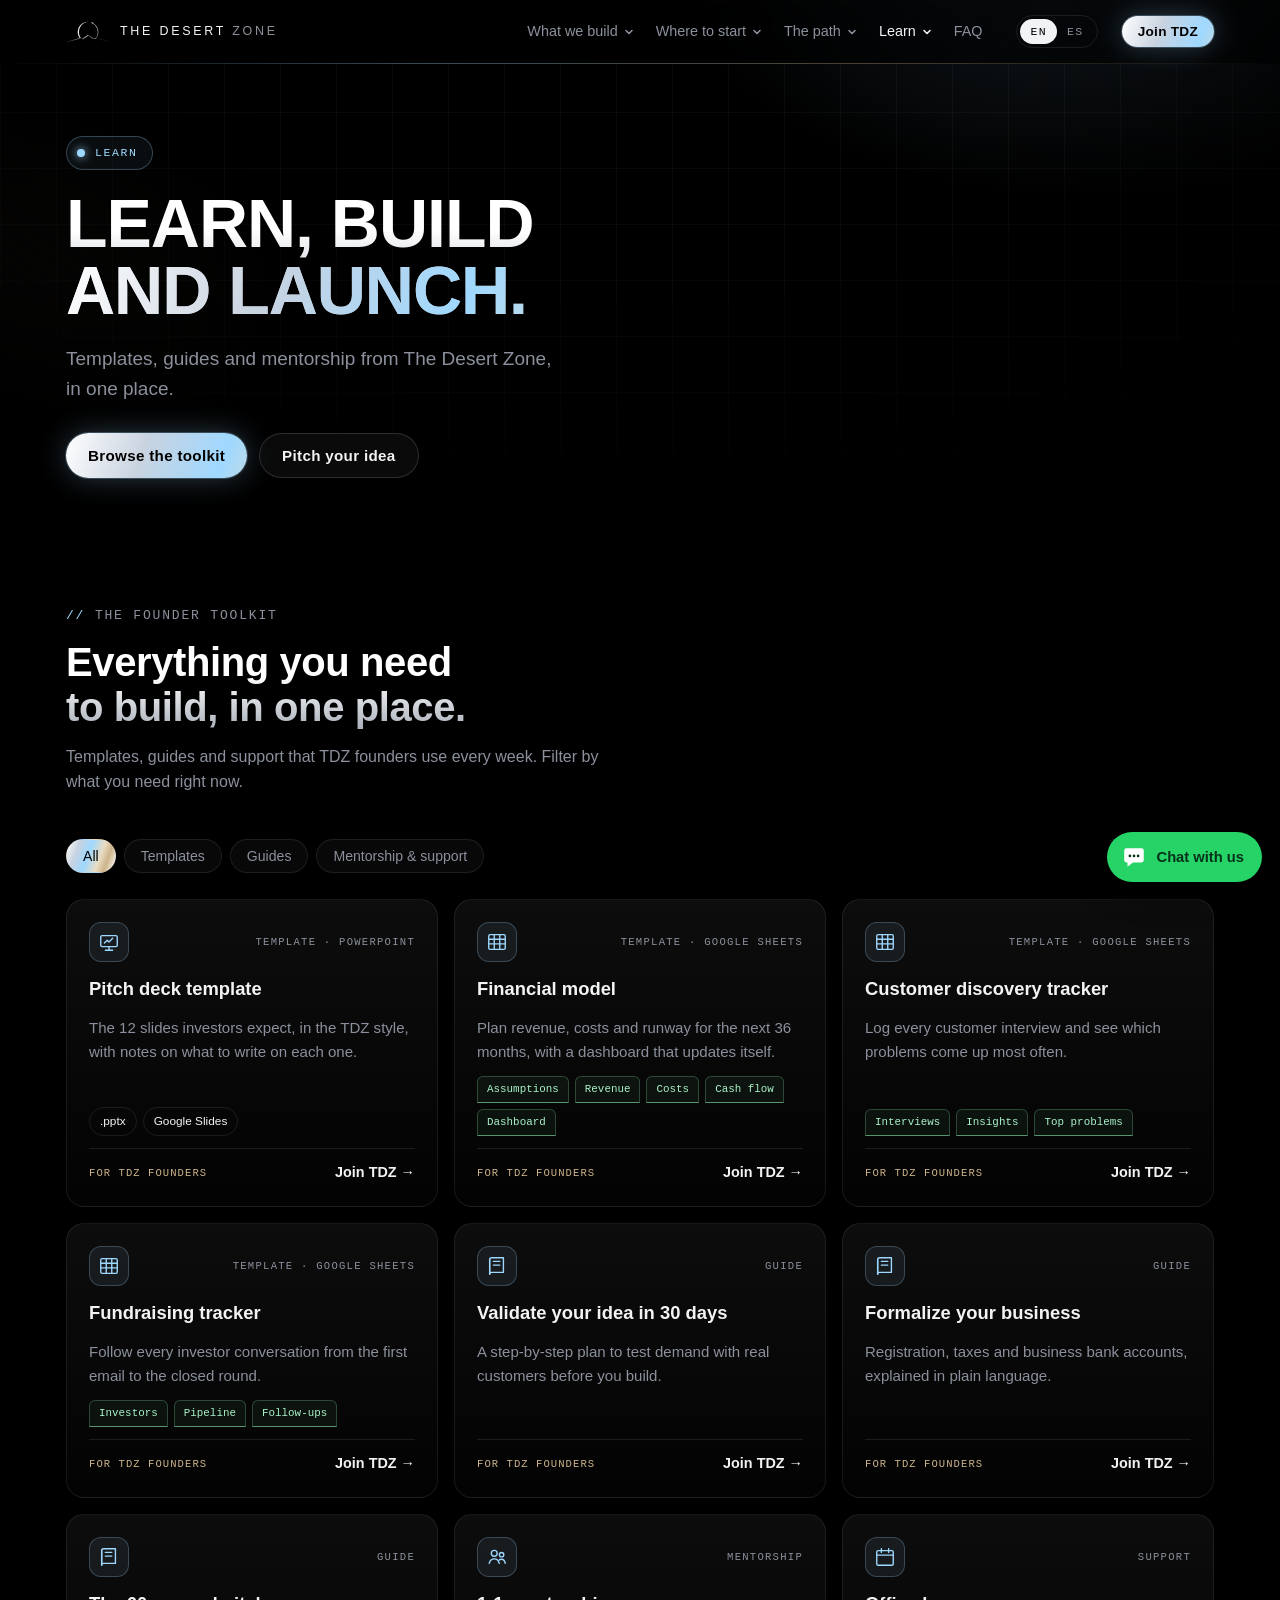
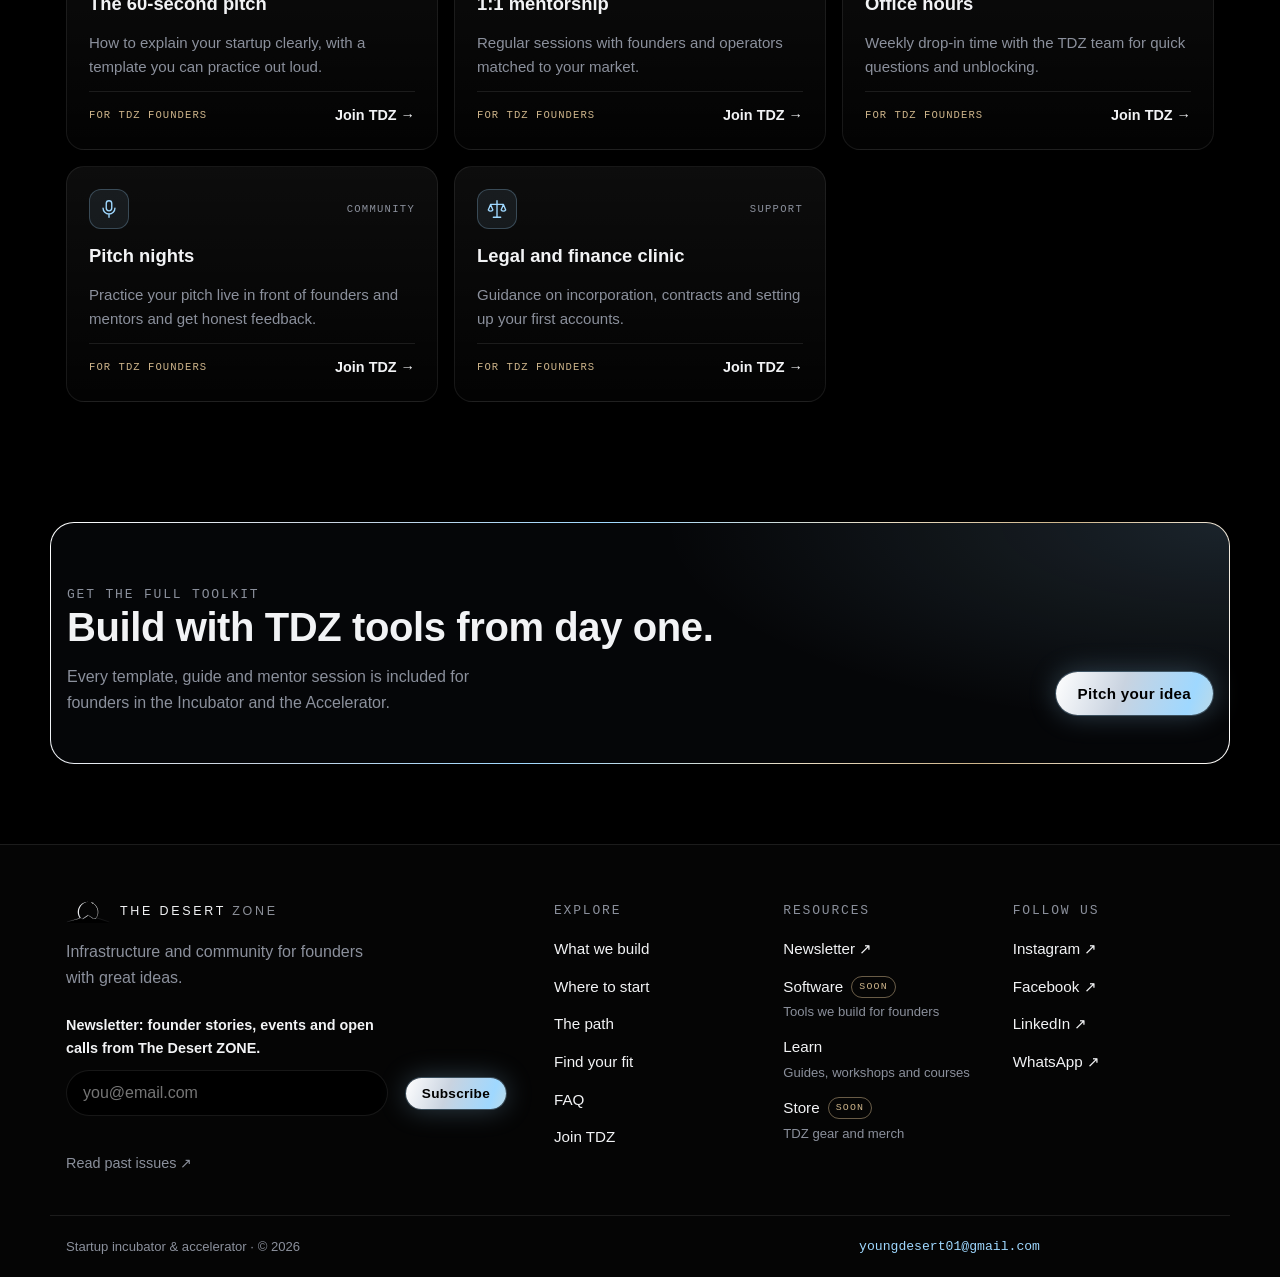
==== commit b8d48a29: "Add files via upload" ====
--- a/learn.html
+++ b/learn.html
@@ -286,13 +286,15 @@
   <div class="foot-brand">
     <a class="brand" href="index.html" aria-label="The Desert Zone, home" data-aria="ariaHome"><svg aria-hidden="true" viewBox="270 80 996 490"><use href="#dz-mark"></use></svg><span>THE DESERT <b>ZONE</b></span></a>
     <p data-i="f1">Infrastructure and community for founders with great ideas.</p>
-    <div class="news" id="news">
-      <p class="news-title" data-i="f2">Newsletter: founder stories, events and open calls from The Desert ZONE.</p>
+    <form class="news" id="news" novalidate>
+      <label class="news-title" for="news-email" data-i="f2">Newsletter: founder stories, events and open calls from The Desert ZONE.</label>
       <div class="news-row">
-        <a class="btn sm" id="newsSub" href="https://noticias.youngdesert.com/en/subscribe" target="_blank" rel="noopener" data-i="f3">Subscribe</a>
-        <a class="news-read" id="newsRead" href="https://noticias.youngdesert.com/en" target="_blank" rel="noopener" data-i="f22">Read past issues ↗</a>
-      </div>
-    </div>
+        <input id="news-email" type="email" autocomplete="email" placeholder="you@email.com" data-ph="phEmail">
+        <button class="btn sm" type="submit" data-i="f3">Subscribe</button>
+      </div>
+      <p class="news-msg" id="newsMsg" aria-live="polite"></p>
+      <a class="news-read" id="newsRead" href="https://noticias.youngdesert.com/en" target="_blank" rel="noopener" data-i="f22">Read past issues ↗</a>
+    </form>
   </div>
   <nav class="foot-cols" aria-label="Footer" data-aria="ariaFooter">
     <div>
@@ -328,7 +330,7 @@
 </div>
 <div class="wrap foot-base">
   <span data-i="k116">Startup incubator &amp; accelerator · © 2026</span>
-  <span class="mail">hello@thedesertzone.com</span>
+  <span class="mail">youngdesert01@gmail.com</span>
 </div>
 </footer>
 <a class="wa-float" id="waFloat" href="https://wa.me/10000000000" target="_blank" rel="noopener" aria-label="Chat with us on WhatsApp" data-aria="ariaWa">
--- a/assets/css/styles.css
+++ b/assets/css/styles.css
@@ -0,0 +1,454 @@
+/* Base reset */
+*, *::before, *::after { box-sizing: border-box; }
+html { -webkit-text-size-adjust: 100%; }
+:root { padding-top: env(safe-area-inset-top, 0px); padding-bottom: env(safe-area-inset-bottom, 0px); }
+body { margin: 0; }
+img, svg { max-width: 100%; }
+[hidden] { display: none !important; }
+/* Layout: launch-pad site. Split hero (thesis left, logo on a live night sky right), two track
+   spec sheets, a launch-path arc echoing the rocket trail, a mission-check quiz, then the application. */
+:root {
+  --void: #06070A;        /* page ground: blue-leaning black, the logo's sky */
+  --panel: #0D0F14;       /* raised surfaces */
+  --line: #232731;        /* hairlines */
+  --fg: #ECEDEF;          /* primary text */
+  --muted: #959AA6;       /* secondary text */
+  --silver-hi: #E6E7EA;
+  --silver-lo: #8C9099;
+  --sand: #CDB48A;        /* desert accent, used sparingly */
+  --sand-ink: #1A1408;
+  --wa: #25D366;          /* chat button */
+  --wa-ink: #06301A;
+  --display: "Michroma", "Eurostile", "Arial Black", sans-serif;
+  --body: "Archivo", "Helvetica Neue", Arial, sans-serif;
+  --mono: "IBM Plex Mono", ui-monospace, "SFMono-Regular", Menlo, monospace;
+  --step--1: .8125rem; --step-0: 1rem; --step-1: 1.1875rem; --step-2: 1.5rem;
+  --step-3: clamp(1.75rem, 1.2rem + 2vw, 2.5rem); --step-4: clamp(2.25rem, 1.3rem + 4vw, 4.25rem);
+  color-scheme: dark;
+}
+* { box-sizing: border-box; }
+html { scroll-behavior: smooth; }
+body { background: var(--void); color: var(--fg); font-family: var(--body); font-size: var(--step-0); line-height: 1.6; font-variation-settings: "wdth" 100; }
+body::before { content: ""; position: fixed; inset: 0 0 auto; height: env(safe-area-inset-top, 0px); z-index: 10; background: var(--void); }
+a { color: inherit; }
+:focus-visible { outline: 2px solid var(--sand); outline-offset: 3px; border-radius: 2px; }
+.wrap { max-width: 1180px; margin: 0 auto; padding-left: max(16px, env(safe-area-inset-left, 0px)); padding-right: max(16px, env(safe-area-inset-right, 0px)); }
+.label { font-family: var(--mono); font-size: var(--step--1); letter-spacing: .14em; text-transform: uppercase; color: var(--muted); }
+h1, h2, h3 { text-wrap: balance; margin: 0; }
+h2 { font-family: var(--body); font-variation-settings: "wdth" 118; font-weight: 650; font-size: var(--step-3); line-height: 1.12; letter-spacing: -.01em; }
+p { margin: 0; }
+section { scroll-margin-top: 72px; }
+
+/* Header */
+.top { position: sticky; top: env(safe-area-inset-top, 0px); z-index: 20; background: color-mix(in srgb, var(--void) 86%, transparent); backdrop-filter: blur(10px); border-bottom: 1px solid var(--line); }
+.top .wrap { display: flex; align-items: center; gap: 24px; padding-block: 12px; }
+.brand { display: flex; align-items: center; gap: 10px; text-decoration: none; }
+.brand svg { width: 44px; height: auto; flex: none; }
+.brand span { font-family: var(--display); font-size: .78rem; letter-spacing: .22em; white-space: nowrap; }
+.brand b { font-weight: 400; color: var(--silver-lo); }
+.nav { display: flex; gap: 22px; margin-left: auto; }
+.nav a { text-decoration: none; font-size: .9rem; color: var(--muted); }
+.nav a:hover { color: var(--fg); }
+.btn { display: inline-flex; align-items: center; gap: 10px; border: 1px solid var(--fg); background: var(--fg); color: var(--void); font: 600 .95rem var(--body); font-variation-settings: "wdth" 110; letter-spacing: .02em; padding: 13px 22px; border-radius: 999px; text-decoration: none; cursor: pointer; transition: transform .15s, background .15s; }
+.btn:hover { transform: translateY(-1px); }
+.btn.ghost { background: transparent; color: var(--fg); border-color: var(--line); }
+.btn.ghost:hover { border-color: var(--fg); }
+.btn.sm { padding: 8px 16px; font-size: .85rem; }
+@media (max-width: 760px) { .nav { display: none; } .top .btn { margin-left: auto; } .top .brand span { display: none; } }
+
+/* Hero */
+.hero { overflow: hidden; }
+.hero .wrap { display: grid; grid-template-columns: minmax(0, 1fr) minmax(0, 1.05fr); gap: 40px; align-items: center; padding-block: 64px 72px; }
+.hero h1 { font-family: var(--body); font-variation-settings: "wdth" 120; font-weight: 700; font-size: var(--step-4); line-height: 1.02; letter-spacing: -.02em; margin-top: 18px; }
+.hero h1 em { font-style: normal; background: linear-gradient(180deg, var(--silver-hi), var(--silver-lo)); -webkit-background-clip: text; background-clip: text; color: transparent; }
+.hero .lede { color: var(--muted); font-size: var(--step-1); max-width: 34ch; margin-top: 22px; }
+.hero .ctas { display: flex; flex-wrap: wrap; gap: 12px; margin-top: 32px; }
+.sky { position: relative; aspect-ratio: 940 / 600; max-width: 100%; }
+.sky canvas { position: absolute; inset: -8% -6%; width: 112%; height: 116%; }
+.sky svg { position: relative; width: 100%; height: auto; display: block; }
+.coords { display: flex; justify-content: space-between; gap: 12px; margin-top: 8px; font-family: var(--mono); font-size: .72rem; letter-spacing: .12em; color: var(--muted); }
+@media (max-width: 860px) { .hero .wrap { grid-template-columns: minmax(0, 1fr); padding-block: 40px 56px; } .sky { order: -1; max-width: 520px; margin: 0 auto; width: 100%; } }
+
+/* logo load sequence */
+.moon-rise { animation: rise 1.6s cubic-bezier(.2,.7,.2,1) .2s both; }
+.ridge-in { animation: ridge 1s ease-out both; transform-origin: 768px 420px; }
+.orbit { animation: orbit 1.5s cubic-bezier(.35,.1,.25,1) 1.1s both; transform-origin: 768px 330px; }
+@keyframes orbit { from { transform: rotate(125deg); } to { transform: none; } }
+.rocket-fly { animation: fly 1.2s cubic-bezier(.4,0,.2,1) 1.2s both; }
+@keyframes rise { from { transform: translateY(140px); } to { transform: none; } }
+@keyframes ridge { from { transform: scaleX(.2); opacity: .2; } to { transform: none; opacity: 1; } }
+@keyframes fly { from { transform: translate(-120px, 110px); opacity: 0; } 30% { opacity: 1; } to { transform: none; opacity: 1; } }
+
+/* Tracks */
+.band { border-top: 1px solid var(--line); }
+.band > .wrap { padding-block: 80px; }
+.head { display: grid; gap: 14px; max-width: 62ch; margin-bottom: 44px; }
+.head p { color: var(--muted); }
+.tracks { display: grid; grid-template-columns: repeat(2, minmax(0, 1fr)); gap: 20px; }
+.track { border: 1px solid var(--line); border-radius: 18px; padding: 32px; display: grid; gap: 22px; align-content: start; background: linear-gradient(180deg, var(--panel), var(--void)); }
+.track.acc { border-color: color-mix(in srgb, var(--sand) 45%, var(--line)); }
+.track header { display: grid; gap: 10px; }
+.track h3 { font-family: var(--display); font-weight: 400; font-size: 1.35rem; letter-spacing: .16em; text-transform: uppercase; }
+.track .for { color: var(--muted); }
+.tag { justify-self: start; font-family: var(--mono); font-size: .72rem; letter-spacing: .14em; text-transform: uppercase; padding: 4px 10px; border-radius: 999px; border: 1px solid var(--line); color: var(--muted); }
+.acc .tag { border-color: var(--sand); color: var(--sand); }
+.spec { display: grid; grid-template-columns: auto minmax(0, 1fr); margin: 0; border-top: 1px solid var(--line); }
+.spec dt, .spec dd { padding: 11px 0; border-bottom: 1px solid var(--line); margin: 0; }
+.spec dt { font-family: var(--mono); font-size: .75rem; letter-spacing: .12em; text-transform: uppercase; color: var(--muted); padding-right: 20px; padding-top: 13px; }
+.track ul { margin: 0; padding: 0; list-style: none; display: grid; gap: 10px; }
+.track li { display: grid; grid-template-columns: 14px minmax(0, 1fr); gap: 10px; }
+.track li::before { content: ""; width: 7px; height: 7px; margin-top: .6em; border-radius: 50%; border: 1.5px solid var(--silver-lo); }
+.acc li::before { border-color: var(--sand); }
+.track .btn { justify-self: start; }
+@media (max-width: 860px) { .tracks { grid-template-columns: minmax(0, 1fr); } .track { padding: 24px; } }
+
+/* Launch path */
+.path { position: relative; }
+.path svg.arc { width: 100%; height: auto; display: block; overflow: visible; }
+.stages { display: grid; grid-template-columns: repeat(3, minmax(0, 1fr)); gap: 28px; margin-top: -8px; }
+.stage { display: grid; gap: 8px; align-content: start; }
+.stage .label b { color: var(--fg); font-weight: 500; }
+.stage h3 { font-family: var(--body); font-variation-settings: "wdth" 115; font-weight: 650; font-size: var(--step-2); }
+.stage p { color: var(--muted); max-width: 36ch; }
+@media (max-width: 760px) { .path svg.arc { display: none; } .stages { grid-template-columns: minmax(0, 1fr); gap: 28px; border-left: 1px solid var(--line); padding-left: 20px; } }
+
+/* Quiz */
+.quiz { display: grid; grid-template-columns: minmax(0, 1fr) minmax(0, .9fr); gap: 20px; }
+.q { border: 1px solid var(--line); border-radius: 18px; padding: 28px; display: grid; gap: 22px; }
+.q fieldset { border: 0; padding: 0; margin: 0; display: grid; gap: 10px; }
+.q legend { font-weight: 600; margin-bottom: 10px; padding: 0; }
+.opts { display: flex; flex-wrap: wrap; gap: 8px; }
+.opts label { cursor: pointer; }
+.opts input { position: absolute; opacity: 0; pointer-events: none; }
+.opts span { display: inline-block; padding: 9px 16px; border: 1px solid var(--line); border-radius: 999px; font-size: .92rem; color: var(--muted); transition: border-color .15s, color .15s, background .15s; }
+.opts input:checked + span { border-color: var(--fg); color: var(--void); background: var(--fg); }
+.opts input:focus-visible + span { outline: 2px solid var(--sand); outline-offset: 2px; }
+.result { border-radius: 18px; padding: 28px; display: grid; gap: 14px; align-content: start; background: var(--panel); border: 1px solid var(--line); }
+.result .big { font-family: var(--display); font-size: 1.5rem; letter-spacing: .14em; text-transform: uppercase; }
+.result.go-acc .big { color: var(--sand); }
+.result p { color: var(--muted); }
+.meter { display: flex; gap: 6px; }
+.meter i { flex: 1; height: 4px; border-radius: 2px; background: var(--line); }
+.meter i.on { background: var(--fg); }
+@media (max-width: 860px) { .quiz { grid-template-columns: minmax(0, 1fr); } }
+
+/* Support grid */
+.kit { display: grid; grid-template-columns: repeat(3, minmax(0, 1fr)); border-top: 1px solid var(--line); border-left: 1px solid var(--line); }
+.kit div { padding: 26px 24px; border-right: 1px solid var(--line); border-bottom: 1px solid var(--line); display: grid; gap: 8px; align-content: start; }
+.kit h3 { font-size: var(--step-1); font-weight: 650; font-variation-settings: "wdth" 112; }
+.kit p { color: var(--muted); font-size: .95rem; }
+.kit .label { font-size: .7rem; }
+@media (max-width: 860px) { .kit { grid-template-columns: repeat(2, minmax(0, 1fr)); } }
+@media (max-width: 520px) { .kit { grid-template-columns: minmax(0, 1fr); } }
+
+/* FAQ */
+.faq { display: grid; max-width: 820px; border-top: 1px solid var(--line); }
+.faq details { border-bottom: 1px solid var(--line); }
+.faq summary { cursor: pointer; list-style: none; display: flex; justify-content: space-between; gap: 20px; padding: 20px 0; font-weight: 600; font-size: var(--step-1); }
+.faq summary::-webkit-details-marker { display: none; }
+.faq summary::after { content: "+"; font-family: var(--mono); color: var(--muted); transition: transform .2s; }
+.faq details[open] summary::after { transform: rotate(45deg); }
+.faq details p { color: var(--muted); padding-bottom: 22px; max-width: 65ch; }
+
+/* Build + community */
+.pillars { display: grid; grid-template-columns: repeat(2, minmax(0, 1fr)); gap: 20px; }
+.pillar { border: 1px solid var(--line); border-radius: 18px; padding: 30px; display: grid; gap: 20px; align-content: start; }
+.pillar h3 { font-family: var(--display); font-weight: 400; font-size: 1.1rem; letter-spacing: .16em; text-transform: uppercase; }
+.pillar > p { color: var(--muted); }
+.pillar dl { margin: 0; display: grid; border-top: 1px solid var(--line); }
+.pillar dl div { display: grid; grid-template-columns: minmax(0, 11rem) minmax(0, 1fr); gap: 16px; padding: 14px 0; border-bottom: 1px solid var(--line); }
+.pillar dt { font-weight: 600; }
+.pillar dd { margin: 0; color: var(--muted); }
+@media (max-width: 860px) { .pillars { grid-template-columns: minmax(0, 1fr); } .pillar { padding: 24px; } }
+@media (max-width: 520px) { .pillar dl div { grid-template-columns: minmax(0, 1fr); gap: 4px; } }
+
+/* Closing call */
+.launch .wrap { display: grid; grid-template-columns: minmax(0, 1fr) auto; gap: 28px; align-items: end; }
+.launch p { color: var(--muted); max-width: 52ch; margin-top: 14px; }
+@media (max-width: 760px) { .launch .wrap { grid-template-columns: minmax(0, 1fr); } }
+
+/* Modal */
+dialog { width: min(760px, calc(100% - 32px)); max-height: calc(100% - 48px); padding: 0; border: 1px solid var(--line); border-radius: 20px; background: var(--panel); color: var(--fg); overflow: hidden; }
+dialog::backdrop { background: rgba(3, 4, 7, .78); backdrop-filter: blur(4px); }
+dialog[open] { display: flex; flex-direction: column; animation: pop .25s ease-out; }
+@keyframes pop { from { transform: translateY(12px); opacity: .4; } to { transform: none; opacity: 1; } }
+.m-head { display: grid; gap: 14px; padding: 22px 26px 18px; border-bottom: 1px solid var(--line); }
+.m-top { display: flex; align-items: center; gap: 12px; }
+.m-top svg { width: 40px; flex: none; }
+.m-top h2 { font-family: var(--display); font-weight: 400; font-size: .95rem; letter-spacing: .16em; text-transform: uppercase; }
+.x { margin-left: auto; width: 38px; height: 38px; border-radius: 50%; border: 1px solid var(--line); background: transparent; color: var(--fg); font: 400 1.2rem var(--mono); cursor: pointer; flex: none; }
+.x:hover { border-color: var(--fg); }
+.steps { display: grid; grid-template-columns: repeat(3, minmax(0, 1fr)); gap: 8px; margin: 0; padding: 0; list-style: none; }
+.steps li { display: grid; gap: 6px; font-family: var(--mono); font-size: .7rem; letter-spacing: .12em; text-transform: uppercase; color: var(--muted); }
+.steps li::before { content: ""; height: 3px; border-radius: 2px; background: var(--line); }
+.steps li.on { color: var(--fg); }
+.steps li.on::before { background: var(--fg); }
+.steps li.now::before { background: var(--sand); }
+.m-body { overflow-y: auto; padding: 24px 26px; display: grid; gap: 18px; align-content: start; }
+.m-body > p.intro { color: var(--muted); }
+.m-foot { display: flex; flex-wrap: wrap; gap: 10px; align-items: center; padding: 16px 26px; border-top: 1px solid var(--line); }
+.m-foot .spacer { margin-left: auto; }
+.row { display: grid; grid-template-columns: 1fr 1fr; gap: 16px; }
+.f { display: grid; gap: 7px; min-width: 0; }
+.f label, .f legend { font-size: .88rem; font-weight: 600; padding: 0; }
+.f small { color: var(--muted); font-weight: 400; font-size: .82rem; }
+.f input, .f select, .f textarea { width: 100%; font: inherit; color: var(--fg); background: var(--void); border: 1px solid var(--line); border-radius: 10px; padding: 11px 13px; }
+.f textarea { min-height: 78px; resize: vertical; }
+.f input:focus, .f select:focus, .f textarea:focus { outline: none; border-color: var(--sand); }
+.f input[aria-invalid="true"], .f textarea[aria-invalid="true"] { border-color: #E59A8A; }
+fieldset.f { border: 0; margin: 0; padding: 0; }
+.seg { display: grid; grid-template-columns: 1fr 1fr; padding: 4px; border: 1px solid var(--line); border-radius: 999px; background: var(--void); }
+.seg input, .chips input { position: absolute; opacity: 0; pointer-events: none; }
+.seg label { text-align: center; padding: 10px; border-radius: 999px; cursor: pointer; font-family: var(--display); font-weight: 400; font-size: .72rem; letter-spacing: .16em; text-transform: uppercase; color: var(--muted); }
+.seg input:checked + label { background: var(--fg); color: var(--void); }
+.seg input:focus-visible + label, .chips input:focus-visible + span { outline: 2px solid var(--sand); outline-offset: 2px; }
+.chips { display: flex; flex-wrap: wrap; gap: 8px; }
+.chips label { cursor: pointer; font-weight: 400; }
+.chips span { display: inline-block; padding: 8px 14px; border: 1px solid var(--line); border-radius: 999px; font-size: .88rem; color: var(--muted); }
+.chips input:checked + span { border-color: var(--sand); color: var(--sand); }
+.err { color: #E59A8A; font-size: .85rem; }
+.pitch { display: grid; gap: 12px; border: 1px solid var(--line); border-radius: 14px; padding: 18px; background: var(--void); }
+.pitch .txt { font-size: 1.02rem; line-height: 1.65; }
+.pitch .txt:empty::before { content: "Your pitch builds here as you fill in the fields."; color: var(--muted); }
+.clock { display: flex; flex-wrap: wrap; gap: 8px 16px; align-items: center; font-family: var(--mono); font-size: .78rem; color: var(--muted); }
+.track-bar { position: relative; flex: 1 1 180px; height: 6px; border-radius: 3px; background: var(--line); }
+.track-bar .zone { position: absolute; top: 0; bottom: 0; left: 50%; width: 33.3%; background: color-mix(in srgb, var(--sand) 35%, transparent); border-radius: 3px; }
+.track-bar .fill { position: absolute; left: 0; top: 0; bottom: 0; border-radius: 3px; background: var(--fg); max-width: 100%; transition: width .2s; }
+.clock .verdict { color: var(--fg); }
+.check { display: grid; gap: 8px; margin: 0; padding: 0; list-style: none; }
+.check li { display: grid; grid-template-columns: 20px minmax(0, 1fr); gap: 10px; color: var(--muted); }
+.check li::before { content: "○"; font-family: var(--mono); }
+.check li.ok { color: var(--fg); }
+.check li.ok::before { content: "●"; color: var(--sand); }
+.next { display: grid; grid-template-columns: repeat(3, minmax(0, 1fr)); gap: 12px; }
+.next div { border: 1px solid var(--line); border-radius: 12px; padding: 14px; display: grid; gap: 6px; align-content: start; }
+.next b { font-weight: 600; }
+.next p { color: var(--muted); font-size: .88rem; }
+.summary { white-space: pre-wrap; font-family: var(--mono); font-size: .8rem; background: var(--void); border: 1px solid var(--line); border-radius: 10px; padding: 14px; margin: 0; max-height: 220px; overflow: auto; }
+.mail { font-family: var(--mono); user-select: all; color: var(--sand); }
+@media (max-width: 600px) {
+  dialog { width: 100%; max-width: 100%; height: 100%; max-height: 100%; border-radius: 0; border: 0; }
+  .m-head { padding: calc(16px + env(safe-area-inset-top, 0px)) max(16px, env(safe-area-inset-right, 0px)) 14px max(16px, env(safe-area-inset-left, 0px)); }
+  .m-body { padding: 20px max(16px, env(safe-area-inset-right, 0px)) 20px max(16px, env(safe-area-inset-left, 0px)); }
+  .m-foot { padding: 14px max(16px, env(safe-area-inset-right, 0px)) calc(14px + env(safe-area-inset-bottom, 0px)) max(16px, env(safe-area-inset-left, 0px)); }
+  .row, .next { grid-template-columns: minmax(0, 1fr); }
+}
+
+.hp { position: absolute; left: -9999px; width: 1px; height: 1px; overflow: hidden; }
+.foot { border-top: 1px solid var(--line); background: var(--panel); }
+.foot-main { display: grid; grid-template-columns: minmax(0, 1fr) minmax(0, 1.5fr); gap: 48px; padding-block: 56px 40px; }
+.foot-brand { display: grid; grid-template-columns: minmax(0, 1fr); gap: 16px; align-content: start; min-width: 0; }
+.foot-brand > p { color: var(--muted); max-width: 34ch; }
+.news { display: grid; grid-template-columns: minmax(0, 1fr); gap: 10px; margin-top: 8px; }
+.news-title { font-size: .9rem; font-weight: 600; max-width: 40ch; }
+.news-read { color: var(--muted); font-size: .9rem; text-decoration: none; }
+.news-read:hover { color: var(--sand); }
+.news-row { display: flex; flex-wrap: wrap; align-items: center; gap: 10px 18px; }
+.news-row input { flex: 1; min-width: 0; font: inherit; color: var(--fg); background: var(--void); border: 1px solid var(--line); border-radius: 999px; padding: 9px 16px; }
+.news-row input:focus { outline: none; border-color: var(--sand); }
+.news-msg { font-size: .85rem; color: var(--muted); min-height: 1.2em; }
+.foot-cols { display: grid; grid-template-columns: repeat(3, minmax(0, 1fr)); gap: 28px; }
+.foot-cols ul { list-style: none; margin: 14px 0 0; padding: 0; display: grid; gap: 12px; }
+.foot-cols a, .linkish { color: var(--fg); text-decoration: none; font: inherit; font-size: .95rem; background: none; border: 0; padding: 0; cursor: pointer; text-align: left; }
+.foot-cols a:hover, .linkish:hover { color: var(--sand); }
+.foot-cols li small { display: block; color: var(--muted); font-size: .82rem; margin-top: 2px; }
+.soon-item { display: inline-flex; align-items: center; gap: 8px; font-size: .95rem; }
+.soon { font-style: normal; font-family: var(--mono); font-size: .62rem; letter-spacing: .12em; text-transform: uppercase; color: var(--sand); border: 1px solid color-mix(in srgb, var(--sand) 50%, transparent); border-radius: 999px; padding: 2px 7px; }
+.foot-base { display: flex; flex-wrap: wrap; justify-content: space-between; gap: 12px; padding-block: 20px calc(20px + env(safe-area-inset-bottom, 0px)); border-top: 1px solid var(--line); color: var(--muted); font-size: .82rem; }
+@media (max-width: 860px) { .foot-main { grid-template-columns: minmax(0, 1fr); gap: 36px; } }
+@media (max-width: 520px) { .foot-cols { grid-template-columns: repeat(2, minmax(0, 1fr)); } .foot-cols > div:first-child { grid-column: 1 / -1; } }
+
+/* WhatsApp chat button */
+.wa-float { position: fixed; z-index: 30; right: calc(18px + env(safe-area-inset-right, 0px)); bottom: calc(18px + env(safe-area-inset-bottom, 0px)); display: inline-flex; align-items: center; gap: 10px; padding: 12px 18px 12px 14px; border-radius: 999px; background: var(--wa); color: var(--wa-ink); font: 650 .92rem var(--body); text-decoration: none; box-shadow: 0 10px 30px rgba(0, 0, 0, .45); transition: transform .15s; }
+.wa-float:hover { transform: translateY(-2px); }
+.wa-float svg { width: 26px; height: 26px; flex: none; color: #fff; }
+@media (max-width: 600px) { .wa-float { padding: 14px; } .wa-float span { position: absolute; width: 1px; height: 1px; overflow: hidden; clip: rect(0 0 0 0); } }
+.foot-base { padding-right: max(190px, env(safe-area-inset-right, 0px)) !important; }
+@media (max-width: 600px) { .foot-base { padding-right: max(96px, env(safe-area-inset-right, 0px)) !important; } }
+@media (max-width: 600px) { .foot-base { padding-bottom: calc(84px + env(safe-area-inset-bottom, 0px)) !important; } }
+
+@media (prefers-reduced-motion: reduce) {
+  html { scroll-behavior: auto; }
+  .moon-rise, .ridge-in, .rocket-fly, .orbit, dialog[open] { animation: none; }
+}
+
+/* ===== Futurist layer: pure black, chrome-iridescent accents, glass panels, HUD details ===== */
+:root {
+  --void: #000000;
+  --panel: rgba(255, 255, 255, .035);
+  --line: rgba(255, 255, 255, .09);
+  --fg: #F2F3F5;
+  --muted: #8B909C;
+  --ice: #9FD8FF;          /* cold chrome highlight */
+  --solid: #07080B;        /* opaque surface for dialogs */
+  --holo: linear-gradient(110deg, #FFFFFF 0%, #C9D3E0 22%, #9FD8FF 44%, #E9DCC2 66%, #CDB48A 80%, #FFFFFF 100%);
+  --glow: 0 0 0 1px rgba(159, 216, 255, .25), 0 0 28px rgba(159, 216, 255, .28);
+}
+body { background: var(--void); }
+body::after {
+  content: ""; position: fixed; inset: 0; z-index: -1; pointer-events: none;
+  background:
+    radial-gradient(55% 45% at 85% -5%, rgba(159, 216, 255, .13), transparent 60%),
+    radial-gradient(45% 40% at -5% 35%, rgba(205, 180, 138, .09), transparent 60%),
+    linear-gradient(rgba(255, 255, 255, .035) 1px, transparent 1px) 0 0 / 56px 56px,
+    linear-gradient(90deg, rgba(255, 255, 255, .035) 1px, transparent 1px) 0 0 / 56px 56px;
+  -webkit-mask-image: radial-gradient(ellipse 90% 70% at 50% 0%, #000 35%, transparent 85%);
+  mask-image: radial-gradient(ellipse 90% 70% at 50% 0%, #000 35%, transparent 85%);
+}
+::selection { background: rgba(159, 216, 255, .35); color: #fff; }
+
+/* header */
+.top { background: rgba(0, 0, 0, .62); backdrop-filter: blur(14px) saturate(140%); -webkit-backdrop-filter: blur(14px) saturate(140%); border-bottom: 1px solid transparent; border-image: linear-gradient(90deg, transparent, rgba(159, 216, 255, .35), rgba(205, 180, 138, .35), transparent) 1; }
+body::before { background: #000; }
+
+/* buttons */
+.btn { background: var(--holo); background-size: 200% 100%; border: 0; color: #000; box-shadow: var(--glow); transition: transform .15s, box-shadow .2s, background-position .6s; }
+.btn:hover { transform: translateY(-1px); background-position: 100% 0; box-shadow: 0 0 0 1px rgba(159, 216, 255, .45), 0 0 40px rgba(159, 216, 255, .45); }
+.btn.ghost { background: rgba(255, 255, 255, .04); color: var(--fg); border: 1px solid rgba(255, 255, 255, .14); box-shadow: none; backdrop-filter: blur(8px); }
+.btn.ghost:hover { border-color: rgba(159, 216, 255, .6); box-shadow: 0 0 24px rgba(159, 216, 255, .18); }
+.btn:disabled { opacity: .6; cursor: default; transform: none; }
+
+/* hero */
+.status { display: inline-flex; align-items: center; gap: 10px; padding: 7px 14px 7px 10px; border-radius: 999px; border: 1px solid rgba(159, 216, 255, .28); background: rgba(159, 216, 255, .06); font-family: var(--mono); font-size: .72rem; letter-spacing: .14em; text-transform: uppercase; color: var(--ice); }
+.status i { width: 8px; height: 8px; border-radius: 50%; background: var(--ice); box-shadow: 0 0 10px var(--ice); animation: pulse 2s ease-in-out infinite; }
+@keyframes pulse { 50% { opacity: .35; transform: scale(.8); } }
+.hero .label { margin-top: 18px; }
+.hero h1 { text-transform: uppercase; font-variation-settings: "wdth" 125; font-weight: 800; letter-spacing: -.015em; line-height: .98; background: linear-gradient(180deg, #FFFFFF 30%, #9EA4B0 100%); -webkit-background-clip: text; background-clip: text; color: transparent; }
+.hero h1 em { background: var(--holo); background-size: 200% 100%; -webkit-background-clip: text; background-clip: text; color: transparent; animation: sheen 8s linear infinite; }
+@keyframes sheen { to { background-position: -200% 0; } }
+.sky::after { content: ""; position: absolute; left: -25%; right: -25%; bottom: -18%; height: 46%; z-index: 0; pointer-events: none;
+  background-image: linear-gradient(rgba(159, 216, 255, .5) 1px, transparent 1px), linear-gradient(90deg, rgba(159, 216, 255, .5) 1px, transparent 1px);
+  background-size: 44px 44px; transform: perspective(380px) rotateX(68deg); transform-origin: 50% 0;
+  -webkit-mask-image: linear-gradient(to bottom, transparent, #000 25%, transparent 92%); mask-image: linear-gradient(to bottom, transparent, #000 25%, transparent 92%);
+  animation: travel 3.5s linear infinite; opacity: .55; }
+@keyframes travel { to { background-position: 0 44px, 0 0; } }
+.sky svg { z-index: 1; filter: drop-shadow(0 0 24px rgba(159, 216, 255, .18)); }
+.coords { border-top: 1px solid var(--line); padding-top: 10px; color: var(--ice); opacity: .8; }
+
+/* ticker */
+.ticker { border-block: 1px solid var(--line); background: rgba(255, 255, 255, .015); overflow: hidden; }
+.ticker-track { display: flex; width: max-content; animation: tick 40s linear infinite; }
+.ticker ul { display: flex; gap: 0; margin: 0; padding: 14px 0; list-style: none; }
+.ticker li { font-family: var(--display); font-size: .8rem; letter-spacing: .24em; text-transform: uppercase; color: var(--muted); white-space: nowrap; padding: 0 28px; }
+.ticker li::after { content: "◆"; margin-left: 56px; font-size: .55rem; color: var(--ice); vertical-align: middle; }
+@keyframes tick { to { transform: translateX(-50%); } }
+
+/* sections */
+.band { border-top: 0; position: relative; }
+.head .label::before { content: "// "; color: var(--ice); }
+h2 { background: linear-gradient(180deg, #FFFFFF 40%, #A9AEB9 100%); -webkit-background-clip: text; background-clip: text; color: transparent; }
+dialog h2, .launch h2 { background: none; color: var(--fg); }
+
+/* glass panels with HUD corners */
+.pillar, .track, .q, .result, .faq details, .next div, .stage { position: relative; }
+.pillar, .track, .q, .result { background: linear-gradient(180deg, rgba(255, 255, 255, .05), rgba(255, 255, 255, .012)); border: 1px solid rgba(255, 255, 255, .08); backdrop-filter: blur(10px); -webkit-backdrop-filter: blur(10px); box-shadow: inset 0 1px 0 rgba(255, 255, 255, .06), 0 40px 80px -40px rgba(0, 0, 0, .9); }
+.pillar::before, .track::before, .q::before { content: ""; position: absolute; inset: -1px; border-radius: inherit; pointer-events: none;
+  background: linear-gradient(var(--ice), var(--ice)) top left / 18px 1px no-repeat, linear-gradient(var(--ice), var(--ice)) top left / 1px 18px no-repeat,
+              linear-gradient(var(--ice), var(--ice)) bottom right / 18px 1px no-repeat, linear-gradient(var(--ice), var(--ice)) bottom right / 1px 18px no-repeat; opacity: .7; }
+.track.acc { border: 1px solid transparent; background: linear-gradient(180deg, #0A0C10, #050608) padding-box, var(--holo) border-box; box-shadow: 0 0 60px -20px rgba(159, 216, 255, .35); }
+.track h3, .pillar h3 { background: var(--holo); background-size: 200% 100%; -webkit-background-clip: text; background-clip: text; color: transparent; }
+.acc .tag { border-color: var(--ice); color: var(--ice); }
+.acc li::before { border-color: var(--ice); }
+.result { background: linear-gradient(160deg, rgba(159, 216, 255, .08), rgba(255, 255, 255, .015)); }
+.result.go-acc .big { background: var(--holo); -webkit-background-clip: text; background-clip: text; color: transparent; }
+.meter i.on { background: var(--ice); box-shadow: 0 0 10px rgba(159, 216, 255, .6); }
+.opts input:checked + span { background: var(--holo); color: #000; border-color: transparent; }
+.path svg.arc path { filter: drop-shadow(0 0 6px rgba(159, 216, 255, .6)); }
+.stage { padding-left: 14px; border-left: 1px solid rgba(159, 216, 255, .25); }
+.faq { border-top: 1px solid var(--line); }
+.faq summary:hover { color: var(--ice); }
+
+/* closing call */
+.launch .wrap { border: 1px solid transparent; border-radius: 24px; background: radial-gradient(80% 140% at 100% 0%, rgba(159, 216, 255, .14), transparent 60%) padding-box, linear-gradient(#050608, #050608) padding-box, var(--holo) border-box; padding-block: 48px; margin-block: 40px 80px; }
+
+/* footer */
+.foot { background: rgba(255, 255, 255, .02); border-top: 1px solid var(--line); }
+
+/* dialogs */
+dialog { background: var(--solid); border: 1px solid rgba(255, 255, 255, .1); box-shadow: 0 0 0 1px rgba(159, 216, 255, .08), 0 40px 120px rgba(0, 0, 0, .9), 0 0 80px -20px rgba(159, 216, 255, .25); }
+dialog::backdrop { background: rgba(0, 0, 0, .8); backdrop-filter: blur(6px); }
+.steps li.now::before { background: var(--holo); box-shadow: 0 0 10px rgba(159, 216, 255, .5); }
+.seg input:checked + label { background: var(--holo); color: #000; }
+.chips input:checked + span { border-color: var(--ice); color: var(--ice); box-shadow: 0 0 14px rgba(159, 216, 255, .2); }
+.check li.ok::before { color: var(--ice); }
+.f input:focus, .f select:focus, .f textarea:focus { border-color: var(--ice); box-shadow: 0 0 0 3px rgba(159, 216, 255, .12); }
+.mail { color: var(--ice); }
+:focus-visible { outline-color: var(--ice); }
+
+/* welcome gate */
+.gate { width: min(720px, calc(100% - 32px)); }
+.gate[open] { display: block; }
+.gate-in { position: relative; display: grid; gap: 22px; padding: 34px 32px 28px; overflow: hidden; }
+.gate-in::before { content: ""; position: absolute; inset: 0; pointer-events: none;
+  background: radial-gradient(70% 60% at 50% -10%, rgba(159, 216, 255, .18), transparent 60%),
+    linear-gradient(rgba(255, 255, 255, .04) 1px, transparent 1px) 0 0 / 40px 40px, linear-gradient(90deg, rgba(255, 255, 255, .04) 1px, transparent 1px) 0 0 / 40px 40px;
+  -webkit-mask-image: linear-gradient(#000, transparent 70%); mask-image: linear-gradient(#000, transparent 70%); }
+.gate-in > * { position: relative; }
+.gate-top { display: flex; align-items: center; gap: 12px; }
+.gate-top svg { width: 64px; flex: none; filter: drop-shadow(0 0 14px rgba(159, 216, 255, .3)); }
+.gate-top .lang { margin-left: auto; }
+.gate-top .x { margin-left: 0; }
+.gate h2 { font-family: var(--body); font-variation-settings: "wdth" 125; font-weight: 800; text-transform: uppercase; font-size: clamp(1.6rem, 1.1rem + 2.4vw, 2.4rem); line-height: 1.02; background: linear-gradient(180deg, #fff 40%, #9EA4B0); -webkit-background-clip: text; background-clip: text; color: transparent; }
+.gate h2 em { font-style: normal; background: var(--holo); -webkit-background-clip: text; background-clip: text; color: transparent; }
+.gate .sub { color: var(--muted); max-width: 52ch; }
+.choices { display: grid; grid-template-columns: repeat(2, minmax(0, 1fr)); gap: 14px; }
+.choice { display: grid; gap: 10px; align-content: start; text-align: left; padding: 22px; border-radius: 16px; cursor: pointer; text-decoration: none; color: var(--fg); font: inherit;
+  border: 1px solid rgba(255, 255, 255, .1); background: linear-gradient(180deg, rgba(255, 255, 255, .05), rgba(255, 255, 255, .01)); transition: border-color .2s, box-shadow .2s, transform .15s; }
+.choice:hover { transform: translateY(-2px); border-color: rgba(159, 216, 255, .55); box-shadow: 0 0 36px -8px rgba(159, 216, 255, .4); }
+.choice.primary { border: 1px solid transparent; background: linear-gradient(180deg, #0B0E13, #06070A) padding-box, var(--holo) border-box; }
+.choice .k { font-family: var(--mono); font-size: .7rem; letter-spacing: .16em; text-transform: uppercase; color: var(--ice); }
+.choice b { font-size: 1.15rem; font-variation-settings: "wdth" 115; display: flex; justify-content: space-between; gap: 10px; }
+.choice span:last-child { color: var(--muted); font-size: .92rem; }
+.later { justify-self: center; background: none; border: 0; color: var(--muted); font: inherit; font-size: .88rem; cursor: pointer; text-decoration: underline; text-underline-offset: 3px; }
+.later:hover { color: var(--fg); }
+@media (max-width: 600px) {
+  .gate { height: fit-content !important; max-height: calc(100% - 24px); width: calc(100% - 24px); border-radius: 18px; border: 1px solid rgba(255, 255, 255, .1); margin: auto; }
+  .gate-in { padding: 24px 18px 20px; max-height: calc(100dvh - 24px); overflow-y: auto; }
+  .choices { grid-template-columns: minmax(0, 1fr); }
+  .gate-top svg { width: 48px; }
+}
+
+@media (prefers-reduced-motion: reduce) {
+  .status i, .hero h1 em, .sky::after, .ticker-track { animation: none; }
+}
+
+.launch .wrap { width: calc(100% - 32px); }
+
+/* Header mini menus */
+.nav { gap: 2px; align-items: center; }
+.nav-item { position: relative; }
+.nav-link { display: inline-flex; align-items: center; gap: 6px; padding: 8px 10px; border-radius: 999px; color: var(--muted); text-decoration: none; font-size: .9rem; }
+.nav a.nav-link:hover, .nav-item:hover > .nav-link, .nav-item:focus-within > .nav-link { color: var(--fg); background: rgba(255, 255, 255, .05); }
+.nav-link svg { width: 10px; height: 10px; fill: none; stroke: currentColor; stroke-width: 1.6; stroke-linecap: round; stroke-linejoin: round; transition: transform .2s; }
+.nav-item:hover .nav-link svg, .nav-item:focus-within .nav-link svg { transform: rotate(180deg); }
+.menu { position: absolute; top: calc(100% + 10px); left: 50%; z-index: 30; min-width: 300px; padding: 8px; display: grid; gap: 2px; border-radius: 16px;
+  background: rgba(8, 10, 14, .94); backdrop-filter: blur(16px); -webkit-backdrop-filter: blur(16px); border: 1px solid rgba(255, 255, 255, .1);
+  box-shadow: 0 30px 60px rgba(0, 0, 0, .6), 0 0 40px -10px rgba(159, 216, 255, .25);
+  opacity: 0; visibility: hidden; transform: translate(-50%, 6px); transition: opacity .18s, transform .18s, visibility .18s; }
+.menu::before { content: ""; position: absolute; left: 0; right: 0; top: -12px; height: 12px; }
+.nav-item:hover .menu, .nav-item:focus-within .menu { opacity: 1; visibility: visible; transform: translate(-50%, 0); }
+.nav .mi { display: grid; gap: 2px; padding: 10px 12px; border-radius: 10px; text-decoration: none; color: var(--fg); }
+.mi b { font-size: .92rem; font-weight: 600; }
+.mi span { font-size: .8rem; color: var(--muted); line-height: 1.4; }
+.nav .mi:hover, .nav .mi:focus-visible { background: rgba(159, 216, 255, .08); }
+.mi:hover b { color: var(--ice); }
+.menu-btn { display: none; width: 40px; height: 40px; border-radius: 50%; border: 1px solid var(--line); background: rgba(255, 255, 255, .03); color: var(--fg); place-items: center; cursor: pointer; flex: none; }
+.menu-btn svg { width: 20px; height: 20px; fill: none; stroke: currentColor; stroke-width: 1.8; stroke-linecap: round; }
+.menu-btn[aria-expanded="true"] { border-color: var(--ice); color: var(--ice); }
+.mnav { position: fixed; z-index: 19; left: 0; right: 0; bottom: 0; top: calc(env(safe-area-inset-top, 0px) + 65px); overflow-y: auto;
+  background: rgba(0, 0, 0, .95); backdrop-filter: blur(14px); -webkit-backdrop-filter: blur(14px);
+  padding: 8px max(16px, env(safe-area-inset-right, 0px)) calc(32px + env(safe-area-inset-bottom, 0px)) max(16px, env(safe-area-inset-left, 0px)); }
+.mnav .g { display: grid; gap: 10px; padding: 16px 0; border-bottom: 1px solid var(--line); }
+.mnav .g > a { color: var(--fg); text-decoration: none; font-weight: 650; font-size: 1.15rem; font-variation-settings: "wdth" 115; }
+.mnav .sub { display: flex; flex-wrap: wrap; gap: 8px; }
+.mnav .sub a { color: var(--muted); text-decoration: none; font-size: .88rem; padding: 7px 13px; border-radius: 999px; border: 1px solid var(--line); }
+.mnav .sub a:hover { color: var(--ice); border-color: rgba(159, 216, 255, .5); }
+#infra, #community, #incubator, #accelerator { scroll-margin-top: 90px; }
+@media (max-width: 760px) { .menu-btn { display: grid; } .top .wrap { gap: 10px; } }
+@media (min-width: 761px) { .mnav { display: none !important; } }
+
+/* Language switch */
+.lang { display: flex; padding: 3px; border: 1px solid var(--line); border-radius: 999px; }
+.lang button { border: 0; background: transparent; color: var(--muted); font: 500 .72rem var(--mono); letter-spacing: .12em; padding: 6px 10px; border-radius: 999px; cursor: pointer; }
+.lang button[aria-pressed="true"] { background: var(--fg); color: var(--void); }
+@media (max-width: 760px) { .top .lang { margin-left: auto; } .top .btn { margin-left: 0; } }
--- a/assets/css/learn.css
+++ b/assets/css/learn.css
@@ -0,0 +1,38 @@
+/* ===== Learn page ===== */
+.sw-hero .wrap { display: grid; gap: 20px; justify-items: start; padding-block: 72px 48px; }
+.sw-hero h1 { font-family: var(--body); font-variation-settings: "wdth" 125; font-weight: 800; text-transform: uppercase; font-size: var(--step-4); line-height: .98; letter-spacing: -.015em; max-width: 16ch;
+  background: linear-gradient(180deg, #FFFFFF 30%, #9EA4B0 100%); -webkit-background-clip: text; background-clip: text; color: transparent; }
+.sw-hero h1 em { font-style: normal; background: var(--holo); background-size: 200% 100%; -webkit-background-clip: text; background-clip: text; color: transparent; animation: sheen 8s linear infinite; }
+.sw-hero .lede { color: var(--muted); font-size: var(--step-1); max-width: 46ch; }
+.sw-hero .ctas { display: flex; flex-wrap: wrap; gap: 12px; margin-top: 8px; }
+
+/* toolkit */
+.filters { display: flex; flex-wrap: wrap; gap: 8px; margin-bottom: 26px; }
+.filters button { font: 500 .88rem var(--body); color: var(--muted); background: rgba(255, 255, 255, .03); border: 1px solid var(--line); border-radius: 999px; padding: 8px 16px; cursor: pointer; }
+.filters button:hover { color: var(--fg); border-color: rgba(159, 216, 255, .5); }
+.filters button.on { background: var(--holo); color: #000; border-color: transparent; }
+.cards { display: grid; grid-template-columns: repeat(3, minmax(0, 1fr)); gap: 16px; }
+.card { position: relative; display: grid; grid-template-rows: auto auto 1fr auto; gap: 12px; padding: 22px; border-radius: 18px;
+  background: linear-gradient(180deg, rgba(255, 255, 255, .05), rgba(255, 255, 255, .012)); border: 1px solid rgba(255, 255, 255, .08);
+  transition: transform .2s, border-color .2s, box-shadow .2s; }
+.card:hover { transform: translateY(-3px); border-color: rgba(159, 216, 255, .45); box-shadow: 0 0 40px -14px rgba(159, 216, 255, .45); }
+.card.feat { border: 1px solid transparent; background: linear-gradient(180deg, #0B0E13, #06070A) padding-box, var(--holo) border-box; }
+.card h3 { font-size: 1.15rem; font-weight: 650; font-variation-settings: "wdth" 112; }
+.card > p { color: var(--muted); font-size: .94rem; }
+.c-top { display: flex; align-items: center; justify-content: space-between; gap: 10px; }
+.ico { width: 40px; height: 40px; border-radius: 12px; display: grid; place-items: center; background: rgba(159, 216, 255, .08); border: 1px solid rgba(159, 216, 255, .25); }
+.ico svg { width: 22px; height: 22px; fill: none; stroke: var(--ice); stroke-width: 1.5; stroke-linecap: round; stroke-linejoin: round; }
+.ico svg .fill { fill: var(--ice); stroke: none; }
+.type { font-family: var(--mono); font-size: .66rem; letter-spacing: .12em; text-transform: uppercase; color: var(--muted); text-align: right; }
+.chips, .tabs { display: flex; flex-wrap: wrap; gap: 6px; }
+.chips span { font-size: .74rem; padding: 4px 10px; border-radius: 999px; border: 1px solid var(--line); color: var(--fg); }
+.tabs span { font-family: var(--mono); font-size: .68rem; padding: 4px 9px; border-radius: 6px 6px 0 0; border: 1px solid rgba(142, 240, 182, .25); border-bottom-color: rgba(142, 240, 182, .6); color: #A9F3C8; background: rgba(142, 240, 182, .05); }
+.c-foot { display: flex; justify-content: space-between; align-items: center; gap: 10px; padding-top: 12px; border-top: 1px solid var(--line); }
+.access { font-family: var(--mono); font-size: .66rem; letter-spacing: .1em; text-transform: uppercase; color: var(--sand); }
+.c-cta { color: var(--fg); text-decoration: none; font-weight: 600; font-size: .9rem; white-space: nowrap; }
+.c-cta:hover { color: var(--ice); }
+.card.feat .c-cta { justify-self: start; }
+.nav a[aria-current="page"] { color: var(--fg); }
+@media (max-width: 980px) { .cards { grid-template-columns: repeat(2, minmax(0, 1fr)); } }
+@media (max-width: 600px) { .cards { grid-template-columns: minmax(0, 1fr); } }
+@media (prefers-reduced-motion: reduce) { .sw-hero h1 em { animation: none; } .card:hover { transform: none; } }
